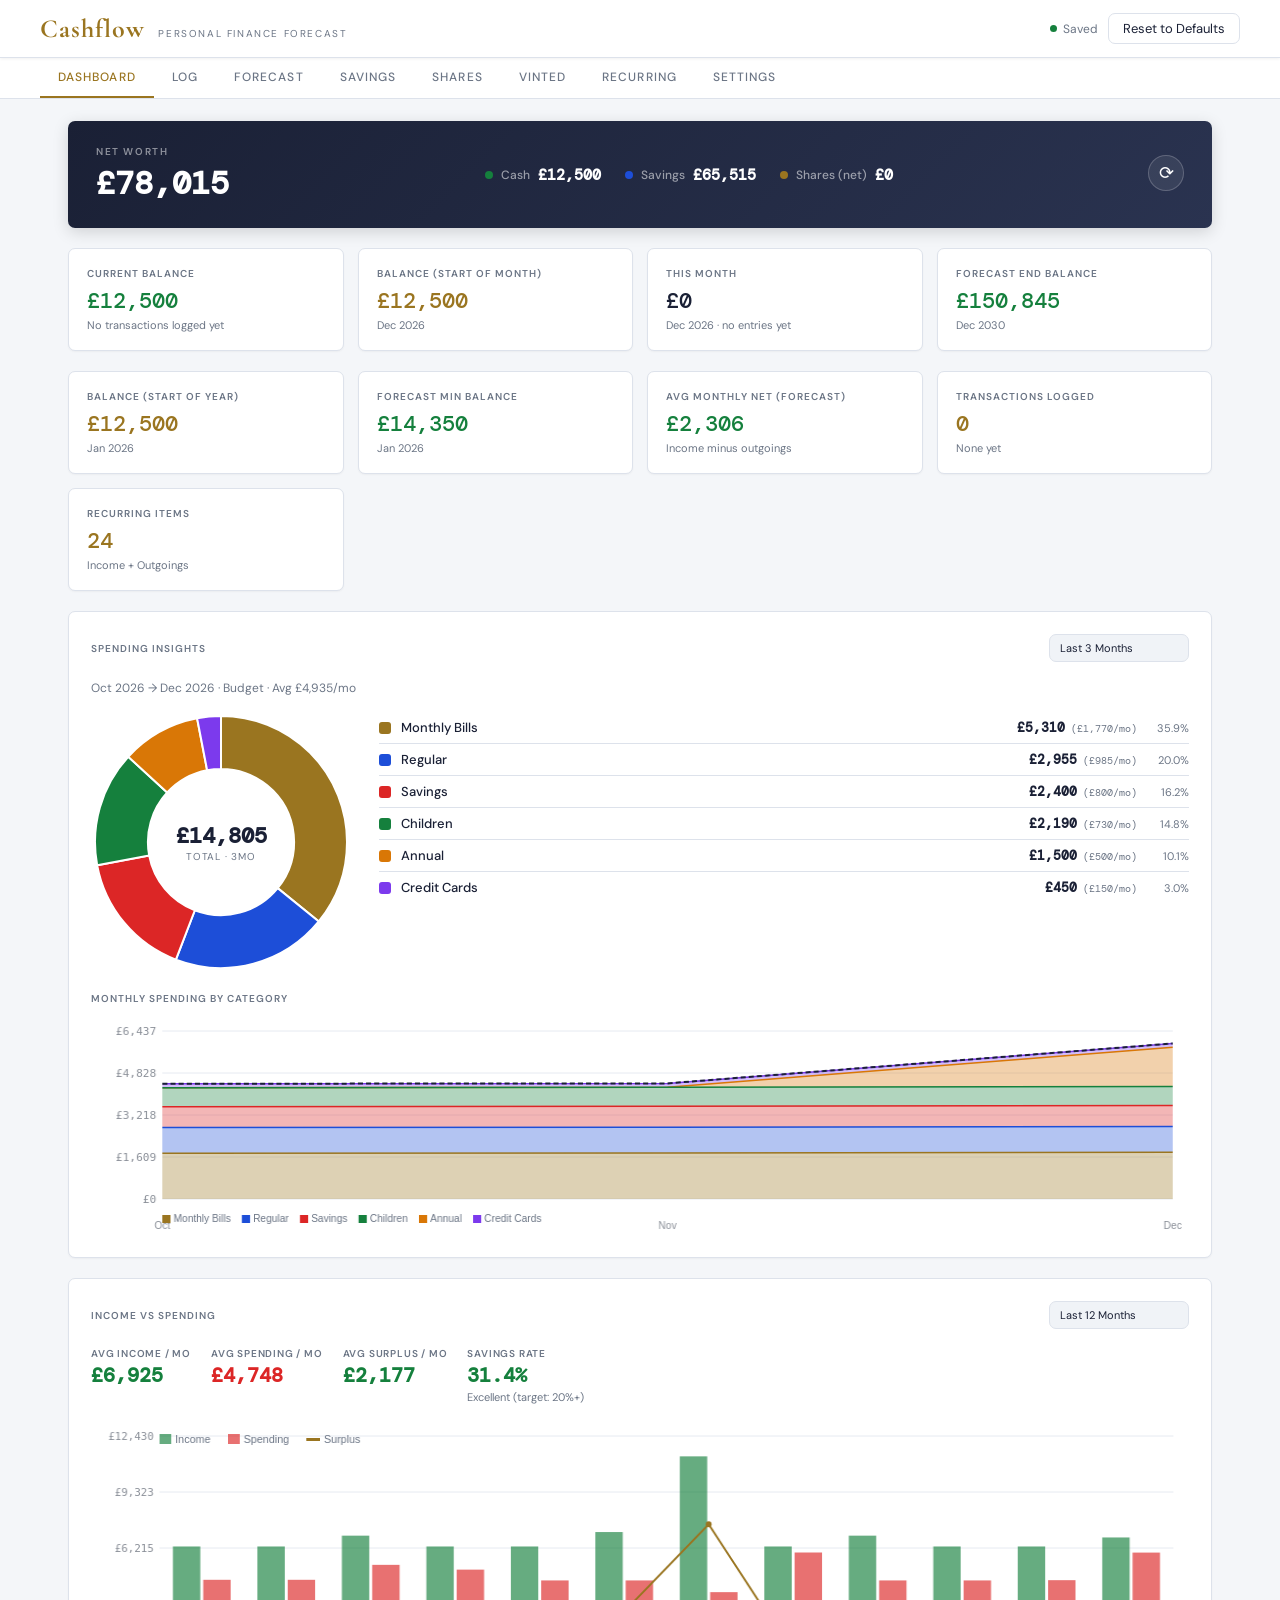
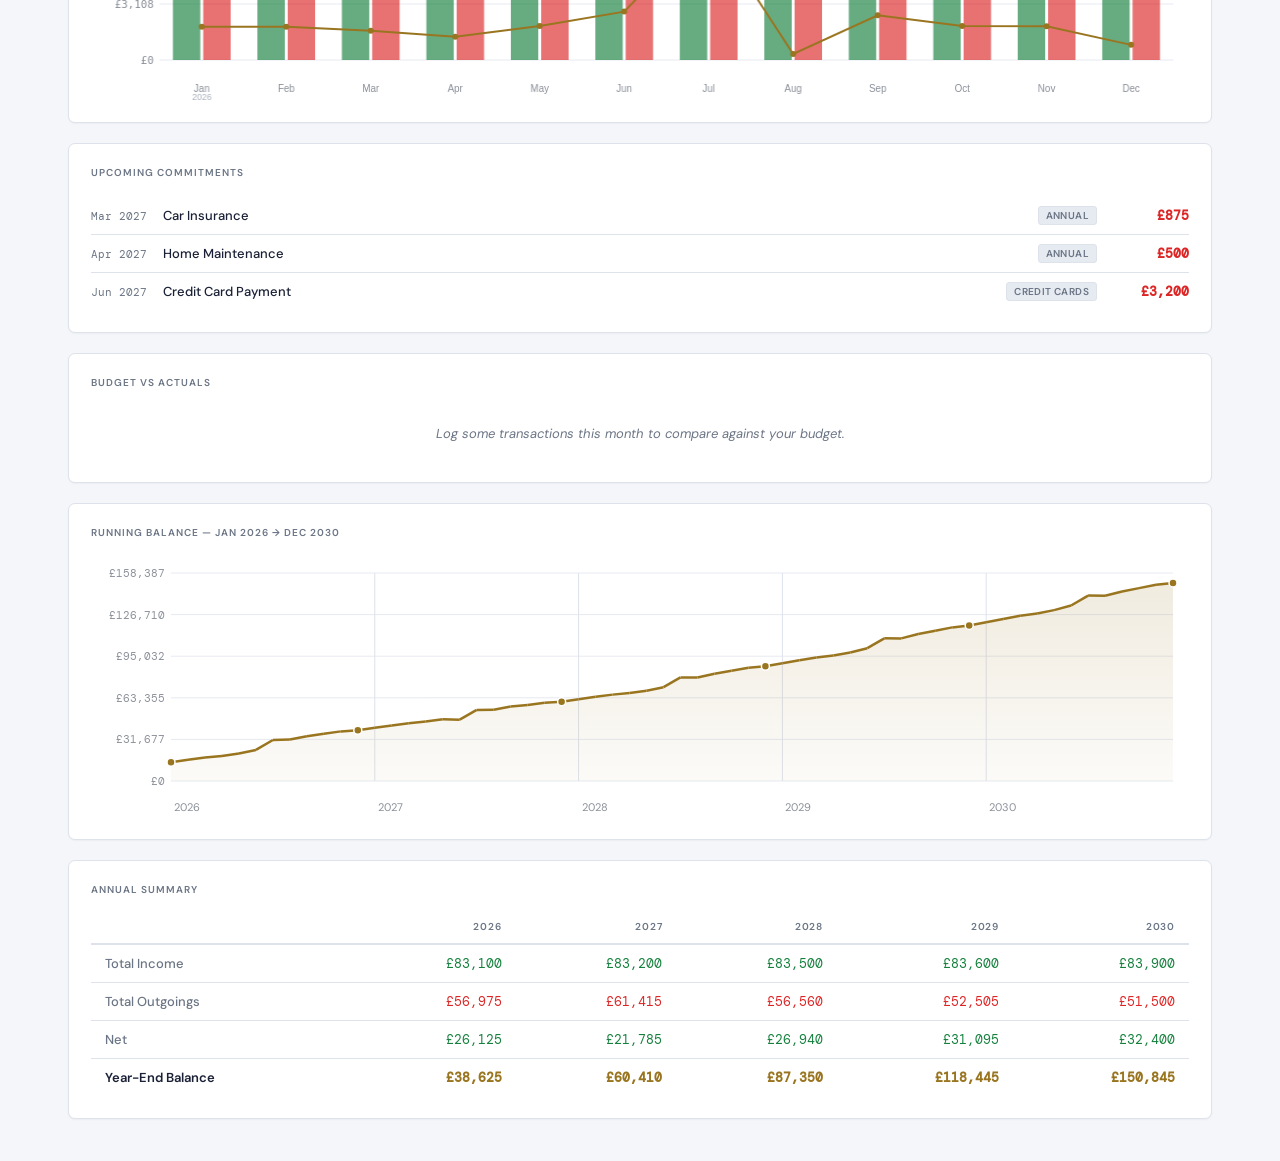
==== src/index.html @ 1ebaa189 "Replace file-based sync with GitHub Gist sync (works on all devices) Gist-based cloud sync: - Uses a" ====
<!DOCTYPE html>
<html lang="en">
<head>
<meta charset="UTF-8">
<meta name="viewport" content="width=device-width, initial-scale=1.0">
<title>Cashflow</title>
<meta name="description" content="Personal finance forecast — track income, outgoings, savings and running balance over time.">
<meta name="theme-color" content="#9a7520">
<meta name="mobile-web-app-capable" content="yes">
<meta name="apple-mobile-web-app-status-bar-style" content="black-translucent">
<meta name="apple-mobile-web-app-title" content="Cashflow">
<link rel="manifest" href="manifest.json">
<link rel="icon" type="image/png" sizes="192x192" href="icons/icon-192.png">
<link rel="apple-touch-icon" href="icons/icon-192.png">
<link rel="preconnect" href="https://fonts.googleapis.com">
<link href="https://fonts.googleapis.com/css2?family=Cormorant+Garamond:wght@400;600;700&family=DM+Sans:wght@300;400;500;600&family=DM+Mono:wght@400;500&display=swap" rel="stylesheet">
<link rel="stylesheet" href="css/app.css">
</head>
<body>

<header class="hdr">
  <div class="hdr-inner">
    <div class="brand">Cashflow<span class="brand-sub">Personal Finance Forecast</span></div>
    <div class="hdr-right">
      <div class="save-badge"><div class="dot" id="sdot"></div><span id="stxt">Saved</span></div>
      <button class="btn" onclick="doReset()">Reset to Defaults</button>
    </div>
  </div>
</header>

<nav class="nav">
  <div class="nav-inner">
    <div class="ntab on" onclick="showTab('dashboard',this)">Dashboard</div>
    <div class="ntab" onclick="showTab('log',this)">Log</div>
    <div class="ntab" onclick="showTab('forecast',this)">Forecast</div>
    <div class="ntab" onclick="showTab('savings',this)">Savings</div>
    <div class="ntab" onclick="showTab('shares',this)">Shares</div>
    <div class="ntab" onclick="showTab('vinted',this)">Vinted</div>
    <div class="ntab" onclick="showTab('recurring',this)">Recurring</div>
    <div class="ntab" onclick="showTab('settings',this)">Settings</div>
  </div>
</nav>

<div class="content">

  <!-- DASHBOARD -->
  <div class="panel on" id="tab-dashboard">

    <div class="nw-banner">
      <div class="nw-main">
        <div class="nw-label">Net Worth</div>
        <div class="nw-value" id="nw-total">£0</div>
      </div>
      <div class="nw-breakdown">
        <div class="nw-item"><span class="nw-dot" style="background:var(--green)"></span><span class="nw-item-label">Cash</span><span class="nw-item-val" id="nw-cash">£0</span></div>
        <div class="nw-item"><span class="nw-dot" style="background:var(--blue)"></span><span class="nw-item-label">Savings</span><span class="nw-item-val" id="nw-savings">£0</span></div>
        <div class="nw-item"><span class="nw-dot" style="background:var(--gold)"></span><span class="nw-item-label">Shares (net)</span><span class="nw-item-val" id="nw-shares">£0</span></div>
      </div>
      <div class="nw-refresh">
        <button class="nw-refresh-btn" onclick="refreshMarketData()" id="nw-refresh-btn" title="Refresh market data">⟳</button>
        <div class="nw-updated" id="nw-updated">—</div>
      </div>
    </div>

    <div class="stats">
      <div class="sc">
        <div class="sl">Current Balance</div>
        <div class="sv" id="sv-actual">£0</div>
        <div class="ss" id="ss-actual">Based on logged transactions</div>
      </div>
      <div class="sc">
        <div class="sl">Balance (Start of Month)</div>
        <div class="sv gld" id="sv-start-month">£0</div>
        <div class="ss" id="ss-start-month">—</div>
      </div>
      <div class="sc">
        <div class="sl">This Month</div>
        <div class="sv" id="sv-month">£0</div>
        <div class="ss" id="ss-month">—</div>
      </div>
      <div class="sc">
        <div class="sl">Forecast End Balance</div>
        <div class="sv" id="sv-end">£0</div>
        <div class="ss" id="ss-end">—</div>
      </div>
    </div>

    <div class="stats">
      <div class="sc">
        <div class="sl">Balance (Start of Year)</div>
        <div class="sv gld" id="sv-start-year">£0</div>
        <div class="ss" id="ss-start-year">—</div>
      </div>
      <div class="sc">
        <div class="sl">Forecast Min Balance</div>
        <div class="sv" id="sv-min">£0</div>
        <div class="ss" id="ss-min">—</div>
      </div>
      <div class="sc">
        <div class="sl">Avg Monthly Net (Forecast)</div>
        <div class="sv" id="sv-avg">£0</div>
        <div class="ss">Income minus outgoings</div>
      </div>
      <div class="sc">
        <div class="sl">Transactions Logged</div>
        <div class="sv gld" id="sv-txcount">0</div>
        <div class="ss" id="ss-txcount">—</div>
      </div>
      <div class="sc">
        <div class="sl">Recurring Items</div>
        <div class="sv gld" id="sv-budgetcount">0</div>
        <div class="ss">Income + Outgoings</div>
      </div>
    </div>

    <div class="card">
      <div class="card-title" style="display:flex;justify-content:space-between;align-items:center;flex-wrap:wrap;gap:8px">
        <span>Spending Insights</span>
        <select class="si" id="spend-range" style="width:140px;height:28px;font-size:11px" onchange="renderSpendingBreakdown()">
          <option value="1">Last Month</option>
          <option value="3" selected>Last 3 Months</option>
          <option value="6">Last 6 Months</option>
          <option value="12">Last 12 Months</option>
        </select>
      </div>
      <div id="spend-subtitle" style="font-size:12px;color:var(--dim);margin-bottom:16px"></div>
      <div class="spend-layout">
        <div class="spend-chart-wrap">
          <canvas id="spend-chart" width="260" height="260"></canvas>
          <div class="spend-chart-center" id="spend-center"></div>
        </div>
        <div class="spend-list" id="spend-list"></div>
      </div>
      <div style="margin-top:20px">
        <div style="font-size:10px;font-weight:600;text-transform:uppercase;letter-spacing:.1em;color:var(--dim);margin-bottom:10px">Monthly Spending by Category</div>
        <canvas id="spend-trend-chart"></canvas>
      </div>
      <div id="spend-empty" class="sav-empty" style="display:none">No outgoings to show. Add recurring items or log transactions.</div>
    </div>

    <!-- INCOME VS SPENDING + SAVINGS RATE -->
    <div class="card">
      <div class="card-title" style="display:flex;justify-content:space-between;align-items:center;flex-wrap:wrap;gap:8px">
        <span>Income vs Spending</span>
        <select class="si" id="ivs-range" style="width:140px;height:28px;font-size:11px" onchange="renderIncomeVsSpending()">
          <option value="6">Last 6 Months</option>
          <option value="12" selected>Last 12 Months</option>
        </select>
      </div>
      <div class="ivs-summary" id="ivs-summary"></div>
      <canvas id="ivs-chart"></canvas>
    </div>

    <!-- UPCOMING COMMITMENTS -->
    <div class="card">
      <div class="card-title">Upcoming Commitments</div>
      <div id="upcoming-list"></div>
      <div id="upcoming-empty" class="sav-empty" style="display:none">No large upcoming items in the next 6 months.</div>
    </div>

    <!-- BUDGET VS ACTUALS -->
    <div class="card">
      <div class="card-title" style="display:flex;justify-content:space-between;align-items:center;flex-wrap:wrap;gap:8px">
        <span>Budget vs Actuals</span>
        <span id="bva-subtitle" style="font-size:11px;color:var(--dim)"></span>
      </div>
      <div id="bva-list"></div>
      <div id="bva-empty" class="sav-empty" style="display:none">Log some transactions this month to compare against your budget.</div>
    </div>

    <div class="card">
      <div class="card-title" id="chart-title">Running Balance</div>
      <canvas id="bal-chart"></canvas>
    </div>

    <div class="card">
      <div class="card-title">Annual Summary</div>
      <table class="at" id="at"></table>
    </div>
  </div>

  <!-- LOG — daily transaction entry -->
  <div class="panel" id="tab-log">
    <div class="log-add card">
      <div class="card-title">Quick Add Transaction</div>
      <div class="log-form">
        <div class="log-form-row">
          <div class="sf">
            <label>Date</label>
            <input type="date" class="si" id="log-date" style="width:150px">
          </div>
          <div class="sf" style="flex:1">
            <label>Description</label>
            <input type="text" class="fi" id="log-desc" placeholder="e.g. Weekly shop, Salary June…" style="height:36px">
          </div>
          <div class="sf">
            <label>Amount (<span class="cur-sym">£</span>)</label>
            <input type="number" class="si si-num" id="log-amt" step="0.01" min="0" placeholder="0.00">
          </div>
        </div>
        <div class="log-form-row">
          <div class="sf">
            <label>Type</label>
            <div class="log-type-toggle">
              <button class="btn log-type-btn active" id="log-type-out" onclick="setLogType('outgoing')">Outgoing</button>
              <button class="btn log-type-btn" id="log-type-inc" onclick="setLogType('income')">Income</button>
            </div>
          </div>
          <div class="sf" style="flex:1">
            <label>Category</label>
            <input type="text" class="fi" id="log-cat" list="log-cat-list" placeholder="e.g. Food & Groceries" style="height:36px">
            <datalist id="log-cat-list"></datalist>
          </div>
          <div class="sf">
            <button class="btn btn-g" style="height:36px;margin-top:19px;padding:0 24px" onclick="addTransaction()">+ Add</button>
          </div>
        </div>
      </div>
    </div>

    <div class="log-summary" id="log-summary"></div>

    <div class="card">
      <div class="card-title" style="display:flex;justify-content:space-between;align-items:center">
        <span>Transaction History</span>
        <div style="display:flex;gap:8px;align-items:center">
          <select class="si" id="log-filter-month" style="width:130px;height:28px;font-size:11px" onchange="renderLog()">
            <option value="all">All Months</option>
          </select>
          <select class="si" id="log-filter-type" style="width:100px;height:28px;font-size:11px" onchange="renderLog()">
            <option value="all">All Types</option>
            <option value="income">Income</option>
            <option value="outgoing">Outgoing</option>
          </select>
        </div>
      </div>
      <div id="log-list"></div>
      <div id="log-empty" class="sav-empty" style="display:none">No transactions logged yet. Use the form above to add your first entry.</div>
    </div>
  </div>

  <!-- FORECAST -->
  <div class="panel" id="tab-forecast">
    <div class="fw"><table class="ft" id="ft"></table></div>
  </div>

  <!-- RECURRING -->
  <div class="panel" id="tab-recurring">
    <div class="il">
      <div class="ip">
        <div class="iph"><div class="ipt">Recurring Income</div><button class="btn btn-sm btn-g" onclick="openAdd('income')">+ Add</button></div>
        <div id="inc-list"></div>
      </div>
      <div class="ip">
        <div class="iph"><div class="ipt">Recurring Outgoings</div><button class="btn btn-sm btn-g" onclick="openAdd('outgoings')">+ Add</button></div>
        <div id="out-list"></div>
      </div>
    </div>
  </div>

  <!-- SAVINGS -->
  <div class="panel" id="tab-savings">

    <div class="sav-settings">
      <div class="sf">
        <label>Starting Savings Value (<span class="cur-sym">£</span>)</label>
        <div class="sf-row">
          <input type="number" class="si si-num" id="sav-start" step="0.01" placeholder="0.00" onchange="applySavingsCfg()">
        </div>
      </div>
      <div class="sf">
        <label>Expected Annual Growth (%)</label>
        <div class="sf-row">
          <input type="number" class="si" style="width:110px" id="sav-growth" step="0.1" min="0" max="100" placeholder="0.0" onchange="applySavingsCfg()">
        </div>
      </div>
      <div class="settings-note">Tag outgoing items as category <strong style="color:var(--gold)">Savings</strong> to include them here</div>
    </div>

    <div class="sav-stats">
      <div class="sc"><div class="sl">Opening Savings</div><div class="sv gld" id="sav-sv-open">£0</div><div class="ss" id="sav-ss-open">—</div></div>
      <div class="sc"><div class="sl">Total Contributions</div><div class="sv pos" id="sav-sv-contrib">£0</div><div class="ss">Over forecast period</div></div>
      <div class="sc"><div class="sl">Total Growth Earned</div><div class="sv pos" id="sav-sv-growth">£0</div><div class="ss" id="sav-ss-growth">—</div></div>
      <div class="sc"><div class="sl">Projected Final Value</div><div class="sv gld" id="sav-sv-end">£0</div><div class="ss" id="sav-ss-end">—</div></div>
    </div>

    <div class="card">
      <div class="card-title" id="sav-chart-title">Savings Growth</div>
      <canvas id="sav-chart"></canvas>
    </div>

    <div class="card">
      <div class="card-title">Annual Breakdown</div>
      <table class="sat" id="sat"></table>
    </div>

    <div class="card" style="margin-bottom:20px">
      <div class="card-title">Monthly Detail</div>
      <div class="smt-wrap"><table class="smt" id="smt"></table></div>
    </div>

    <div class="sav-items-list" id="sav-items-panel">
      <div class="sav-items-hdr">Contributing Items (category: Savings)</div>
      <div id="sav-items-body"></div>
    </div>

  </div>

  <!-- SHARES -->
  <div class="panel" id="tab-shares">
    <div id="sh-auto-status" class="sh-status" style="padding:0 0 12px"></div>
    <div id="sh-view"></div>
  </div>

  <!-- VINTED -->
  <div class="panel" id="tab-vinted">
    <div class="card">
      <div class="card-title">Log a Sale</div>
      <div style="display:flex;gap:14px;flex-wrap:wrap;align-items:flex-end">
        <div class="sf">
          <label>Date</label>
          <input type="date" class="si" id="vin-date" style="width:150px">
        </div>
        <div class="sf" style="flex:1;min-width:180px">
          <label>Item Description</label>
          <input type="text" class="fi" id="vin-desc" placeholder="e.g. Zara jacket, Nike trainers…" style="height:36px">
        </div>
        <div class="sf">
          <label>Sale Price (<span class="cur-sym">€</span>)</label>
          <input type="number" class="si si-num" id="vin-price" step="0.01" min="0" placeholder="0.00">
        </div>
        <div class="sf">
          <label>Seller</label>
          <input type="text" class="fi" id="vin-seller" list="vin-seller-list" placeholder="Who sold it?" style="height:36px;width:140px">
          <datalist id="vin-seller-list"></datalist>
        </div>
        <button class="btn btn-g" style="height:36px" onclick="addVintedSale()">+ Add Sale</button>
      </div>
    </div>

    <div class="stats" id="vin-stats"></div>

    <div class="card">
      <div class="card-title" style="display:flex;justify-content:space-between;align-items:center;flex-wrap:wrap;gap:8px">
        <span>Monthly Sales</span>
        <select class="si" id="vin-range" style="width:130px;height:28px;font-size:11px" onchange="renderVinted()">
          <option value="6">Last 6 Months</option>
          <option value="12" selected>Last 12 Months</option>
          <option value="0">All Time</option>
        </select>
      </div>
      <canvas id="vin-chart"></canvas>
    </div>

    <div class="card">
      <div class="card-title" style="display:flex;justify-content:space-between;align-items:center;flex-wrap:wrap;gap:8px">
        <span>All Sales</span>
        <span id="vin-count" style="font-size:11px;color:var(--dim)"></span>
      </div>
      <div id="vin-list"></div>
      <div id="vin-empty" class="sav-empty" style="display:none">No sales logged yet. Use the form above to add your first sale.</div>
    </div>
  </div>

  <!-- SETTINGS -->
  <div class="panel" id="tab-settings">
    <div class="settings-page">
      <div class="settings-section">
        <div class="settings-section-title">Currency</div>
        <div class="settings-section-desc">Choose the base currency for totals, charts and balances. Individual items can use a different currency — they'll be converted using the exchange rates below.</div>
        <div class="sf">
          <label>Base / Display Currency</label>
          <select class="si" id="set-currency" style="width:260px" onchange="applySettings()"></select>
        </div>
      </div>

      <div class="settings-section" id="fx-section">
        <div class="settings-section-title">Exchange Rates</div>
        <div class="settings-section-desc">Rates used to convert foreign-currency items into your base currency. These are set as: <strong>1 foreign unit = ? base units</strong>.</div>
        <div id="fx-rates-list"></div>
        <div id="fx-no-foreign" class="fx-empty" style="display:none">No items use a foreign currency yet. Edit an item and change its currency to see rates here.</div>
        <div style="display:flex;gap:10px;align-items:center;margin-top:14px;flex-wrap:wrap">
          <button class="btn btn-g" id="fx-fetch-btn" onclick="doFetchRates()">⟳ Fetch Live Rates</button>
          <span id="fx-status" style="font-size:11px;color:var(--dim)"></span>
        </div>
      </div>

      <div class="settings-section">
        <div class="settings-section-title">Forecast</div>
        <div class="settings-section-desc">Starting balance, period and month for the forecast projection.</div>
        <div style="display:flex;gap:20px;flex-wrap:wrap">
          <div class="sf">
            <label>Starting Balance (<span id="set-cur-label">£</span>)</label>
            <input type="number" class="si si-num" id="set-bal" step="0.01" onchange="applySettingsForecast()" placeholder="0.00">
          </div>
          <div class="sf">
            <label>Starting Month</label>
            <div class="sf-row">
              <select class="si si-mon" id="set-mon" onchange="applySettingsForecast()"></select>
              <select class="si si-yr" id="set-yr" onchange="applySettingsForecast()"></select>
            </div>
          </div>
          <div class="sf">
            <label>Forecast Period</label>
            <select class="si si-fy" id="set-fy" onchange="applySettingsForecast()">
              <option value="1">1 Year</option><option value="2">2 Years</option><option value="3">3 Years</option>
              <option value="4">4 Years</option><option value="5" selected>5 Years</option><option value="6">6 Years</option>
              <option value="7">7 Years</option><option value="8">8 Years</option><option value="9">9 Years</option>
              <option value="10">10 Years</option>
            </select>
          </div>
        </div>
      </div>

      <div class="settings-section">
        <div class="settings-section-title">Share Portfolios</div>
        <div class="settings-section-desc">Add portfolios for each person/company. Price history is fetched automatically per ticker.</div>
        <div id="sh-portfolios-settings"></div>
        <button class="btn btn-g" style="margin-top:12px" onclick="addPortfolio()">+ Add Portfolio</button>
      </div>

      <div class="settings-section">
        <div class="settings-section-title">Data</div>
        <div class="settings-section-desc">Export your data as JSON backup, or import a previous backup.</div>
        <div style="display:flex;gap:10px;flex-wrap:wrap">
          <button class="btn" onclick="exportData()">⬇ Export JSON</button>
          <button class="btn" onclick="document.getElementById('import-file').click()">⬆ Import JSON</button>
          <input type="file" id="import-file" accept=".json" style="display:none" onchange="importData(this)">
          <button class="btn btn-del" onclick="doReset()">Reset to Defaults</button>
        </div>
      </div>

      <div class="settings-section">
        <div class="settings-section-title">Cloud Sync</div>
        <div class="settings-section-desc">
          Sync your data across all devices via a private GitHub Gist. Works on PC, Android, iPhone — anywhere.
          Your data is stored in a <strong>private Gist</strong> accessible only with your token.
        </div>

        <!-- Gist sync: universal, works on all devices -->
        <div id="gist-sync-setup" style="display:none">
          <div style="font-size:10px;font-weight:600;text-transform:uppercase;letter-spacing:.08em;color:var(--dim);margin-bottom:8px">GitHub Gist Sync</div>
          <div class="fg">
            <label class="fl">Personal Access Token <span style="font-weight:400;text-transform:none;letter-spacing:0">(gist scope only — <a href="https://github.com/settings/tokens/new?scopes=gist&description=Cashflow+PWA+Sync" target="_blank" style="color:var(--gold)">create one here</a>)</span></label>
            <div style="display:flex;gap:8px">
              <input type="password" class="fi" id="gist-pat" placeholder="ghp_xxxxxxxxxxxxxxxxxxxx" style="flex:1;font-family:'DM Mono',monospace;font-size:12px">
              <button class="btn btn-g" onclick="connectGistSync()">Connect</button>
            </div>
          </div>
          <div class="sh-status" id="gist-setup-status"></div>
        </div>

        <div id="gist-sync-active" style="display:none">
          <div style="display:flex;gap:10px;align-items:center;flex-wrap:wrap;margin-bottom:10px">
            <div class="sync-folder-badge">☁ Gist Sync Active</div>
            <button class="btn btn-sm" onclick="gistSyncNow()">⟳ Sync Now</button>
            <button class="btn btn-sm btn-del" onclick="disconnectGistSync()">Disconnect</button>
          </div>
          <div class="sh-status" id="gist-sync-status"></div>
          <div style="margin-top:10px">
            <label style="font-size:12px;color:var(--dim);display:flex;align-items:center;gap:6px;cursor:pointer">
              <input type="checkbox" id="gist-auto-sync" onchange="toggleGistAutoSync()" checked> Auto-sync on every save
            </label>
          </div>
        </div>

        <!-- Fallback: file-based sync -->
        <div style="margin-top:16px;padding-top:16px;border-top:1px solid var(--border)">
          <div style="font-size:10px;font-weight:600;text-transform:uppercase;letter-spacing:.08em;color:var(--dim);margin-bottom:8px">Manual Backup</div>
          <div style="display:flex;gap:10px;flex-wrap:wrap">
            <button class="btn" onclick="syncSaveFile()">⬇ Download Backup</button>
            <button class="btn" onclick="document.getElementById('sync-load-file').click()">⬆ Load Backup</button>
            <input type="file" id="sync-load-file" accept=".json" style="display:none" onchange="syncLoadFile(this)">
          </div>
        </div>
      </div>
    </div>
  </div>

</div>

<!-- Item modal -->
<div class="mo" id="imod" onclick="if(event.target===this)closeModal()">
  <div class="md">
    <div class="mt" id="mod-title">Edit Item</div>
    <input type="hidden" id="mod-type"><input type="hidden" id="mod-id">
    <div class="fg"><label class="fl">Name</label><input type="text" class="fi" id="mod-name"></div>
    <div class="fg"><label class="fl">Category</label><input type="text" class="fi" id="mod-cat" list="cat-list"><datalist id="cat-list"></datalist></div>
    <div class="fg">
      <label class="fl">Frequency</label>
      <div style="display:flex;gap:10px;align-items:center">
        <select class="si" id="mod-freq" style="width:180px" onchange="updateFreqUI()">
          <option value="monthly">Monthly</option>
          <option value="weekly">Weekly</option>
          <option value="fortnightly">Fortnightly</option>
          <option value="quarterly">Quarterly</option>
          <option value="annual">Annual</option>
          <option value="one-off">One-off</option>
        </select>
        <select class="si" id="mod-freq-month" style="width:110px;display:none"></select>
        <span id="mod-freq-hint" style="font-size:11px;color:var(--dim)"></span>
      </div>
    </div>
    <div class="fg">
      <label class="fl">Item Currency</label>
      <div style="display:flex;gap:10px;align-items:center">
        <select class="si" id="mod-currency" style="width:240px" onchange="updateModalCurrencyHint()"></select>
        <span class="mod-fx-hint" id="mod-fx-hint" style="font-size:11px;color:var(--dim)"></span>
      </div>
    </div>
    <div class="fg"><label class="fl"><span id="mod-base-label">Base Monthly Amount</span> (<span class="mod-cur-sym cur-sym">£</span>)</label><input type="number" class="fi" id="mod-base" step="0.01" min="0"></div>
    <div class="fg">
      <label class="fl">Monthly Overrides <span style="font-weight:400;text-transform:none;letter-spacing:0;font-style:italic">(values that differ from the base)</span></label>
      <div class="ovr-list" id="ovr-list"></div>
      <div class="add-ovr">
        <select class="fi" id="ovr-mon" style="flex:1;max-width:168px;cursor:pointer"></select>
        <button class="btn btn-sm btn-g" onclick="addOverride()">Add Override</button>
      </div>
    </div>
    <div class="mf">
      <button class="btn" onclick="closeModal()">Cancel</button>
      <button class="btn btn-g" onclick="saveItem()">Save</button>
    </div>
  </div>
</div>

<script src="js/data.js"></script>
<script src="js/state.js"></script>
<script src="js/compute.js"></script>
<script src="js/charts.js"></script>
<script src="js/ui.js"></script>
<script src="js/app.js"></script>
<script>
  // Register service worker for PWA
  if ('serviceWorker' in navigator) {
    navigator.serviceWorker.register('sw.js')
      .then(reg => console.log('SW registered:', reg.scope))
      .catch(err => console.warn('SW registration failed:', err));
  }
</script>
</body>
</html>
---- src/css/app.css ----
:root {
  --bg:#f4f6f9;--surface:#ffffff;--s2:#f0f3f7;--s3:#e6eaf1;
  --border:#dde2eb;--text:#1a2035;--dim:#6b7585;
  --gold:#9a7520;--gold-l:#b8902a;--gold-bg:#fdf7ec;
  --green:#15803d;--green-bg:#f0fdf4;
  --red:#dc2626;--red-bg:#fef2f2;
  --blue:#1d4ed8;--amber:#d97706;--r:7px;
  --max-w:1200px;
}
*,*::before,*::after{box-sizing:border-box;margin:0;padding:0}
html{font-size:14px}
body{background:var(--bg);color:var(--text);font-family:'DM Sans',sans-serif;min-height:100vh;overflow-x:hidden}

/* HEADER */
.hdr{display:flex;align-items:center;justify-content:space-between;padding:13px 28px;border-bottom:1px solid var(--border);background:var(--surface);position:sticky;top:0;z-index:200;gap:12px;box-shadow:0 1px 3px rgba(0,0,0,.06)}
.hdr-inner{display:flex;align-items:center;justify-content:space-between;width:100%;max-width:var(--max-w);margin:0 auto}
.brand{font-family:'Cormorant Garamond',serif;font-size:26px;font-weight:700;color:var(--gold);letter-spacing:.04em;white-space:nowrap}
.brand-sub{color:var(--dim);font-size:10px;font-family:'DM Sans',sans-serif;font-weight:400;letter-spacing:.16em;text-transform:uppercase;margin-left:13px}
.hdr-right{display:flex;align-items:center;gap:10px;flex-shrink:0}
.save-badge{display:flex;align-items:center;gap:6px;font-size:12px;color:var(--dim)}
.dot{width:7px;height:7px;border-radius:50%;background:var(--green);flex-shrink:0}
.dot.dirty{background:var(--amber)}
.btn{padding:6px 14px;border-radius:var(--r);border:1px solid var(--border);background:var(--surface);color:var(--text);font-family:'DM Sans',sans-serif;font-size:13px;cursor:pointer;transition:all .15s;white-space:nowrap}
.btn:hover{background:var(--s2);border-color:#b0bac8}
.btn-g{background:var(--gold);color:#fff;border-color:var(--gold);font-weight:600}
.btn-g:hover{background:var(--gold-l);border-color:var(--gold-l)}
.btn-sm{padding:3px 9px;font-size:11px}
.btn-del{color:var(--red)!important;border-color:#fca5a5!important}
.btn-del:hover{background:var(--red-bg)!important}

/* NAV */
.nav{display:flex;padding:0 28px;background:var(--surface);border-bottom:1px solid var(--border);overflow-x:auto;-webkit-overflow-scrolling:touch}
.nav-inner{display:flex;width:100%;max-width:var(--max-w);margin:0 auto}
.ntab{padding:11px 18px;color:var(--dim);font-size:12px;font-weight:500;cursor:pointer;border-bottom:2px solid transparent;transition:all .15s;text-transform:uppercase;letter-spacing:.09em;user-select:none}
.ntab:hover{color:var(--text)}
.ntab.on{color:var(--gold);border-bottom-color:var(--gold)}

/* CONTENT */
.content{padding:22px 28px;max-width:var(--max-w);margin:0 auto}
.panel{display:none}.panel.on{display:block}

/* SETTINGS BAR */
.settings-bar{background:var(--surface);border:1px solid var(--border);border-radius:var(--r);padding:16px 20px;margin-bottom:20px;display:flex;align-items:flex-end;gap:20px;flex-wrap:wrap;box-shadow:0 1px 2px rgba(0,0,0,.04)}
.sf{display:flex;flex-direction:column;gap:5px}
.sf label{font-size:10px;font-weight:600;text-transform:uppercase;letter-spacing:.1em;color:var(--dim)}
.sf-row{display:flex;gap:6px;align-items:stretch}
.si{background:var(--s2);border:1px solid var(--border);border-radius:var(--r);color:var(--text);font-family:'DM Sans',sans-serif;font-size:13px;padding:0 10px;height:36px;outline:none;transition:border-color .15s;cursor:pointer;appearance:none;-webkit-appearance:none}
.si:focus{border-color:var(--gold);background:#fff}
.si-num{font-family:'DM Mono',monospace;width:148px}
.si-mon{width:92px}.si-yr{width:82px}.si-fy{width:120px}
.settings-note{font-size:11px;color:var(--dim);align-self:center;padding-bottom:1px}

/* STATS */
.stats{display:grid;grid-template-columns:repeat(4,1fr);gap:14px;margin-bottom:20px}
.sc{background:var(--surface);border:1px solid var(--border);border-radius:var(--r);padding:18px;box-shadow:0 1px 2px rgba(0,0,0,.04)}
.sl{font-size:10px;font-weight:600;text-transform:uppercase;letter-spacing:.1em;color:var(--dim);margin-bottom:6px}
.sv{font-family:'DM Mono',monospace;font-size:22px;font-weight:500;color:var(--text)}
.sv.pos{color:var(--green)}.sv.neg{color:var(--red)}.sv.gld{color:var(--gold)}
.ss{font-size:11px;color:var(--dim);margin-top:3px}

/* CARD */
.card{background:var(--surface);border:1px solid var(--border);border-radius:var(--r);padding:22px;margin-bottom:20px;box-shadow:0 1px 2px rgba(0,0,0,.04)}
.card-title{font-size:10px;font-weight:600;text-transform:uppercase;letter-spacing:.1em;color:var(--dim);margin-bottom:18px}

/* CHART */
#bal-chart,#sav-chart{width:100%;height:260px;display:block}

/* ANNUAL TABLE */
.at{width:100%;border-collapse:collapse}
.at th{text-align:right;font-size:10px;font-weight:600;text-transform:uppercase;letter-spacing:.08em;color:var(--dim);padding:6px 14px 10px;border-bottom:2px solid var(--border)}
.at th:first-child{text-align:left}
.at td{text-align:right;font-family:'DM Mono',monospace;font-size:13px;padding:10px 14px;border-bottom:1px solid var(--border)}
.at td:first-child{text-align:left;font-family:'DM Sans',sans-serif;font-size:13px;font-weight:500;color:var(--dim)}
.at tr:last-child td{border-bottom:none;font-weight:600}
.at tr:last-child td:first-child{color:var(--text)}

/* FORECAST */
.fw{overflow:auto;border:1px solid var(--border);border-radius:var(--r);background:var(--surface);max-height:calc(100vh - 160px);box-shadow:0 1px 2px rgba(0,0,0,.04)}
.ft{border-collapse:collapse;white-space:nowrap}
.ft thead th{position:sticky;top:0;background:var(--s2);padding:8px 10px;text-align:right;font-family:'DM Mono',monospace;font-size:11px;font-weight:500;color:var(--dim);border-bottom:1px solid var(--border);z-index:10;min-width:76px}
.ft thead th.yh{font-family:'DM Sans',sans-serif;font-size:11px;font-weight:700;color:var(--gold);text-align:center;background:var(--gold-bg);top:0;border-bottom:1px solid #e8d9b5}
.ft thead tr:first-child th{top:0}
.ft thead tr:last-child th{top:27px}
.ft thead th:first-child,.ft thead th.fh{text-align:left;position:sticky;left:0;z-index:30;min-width:200px;background:var(--s2)}
.ft thead tr:first-child th.fh{background:var(--gold-bg);border-bottom:1px solid #e8d9b5}
.ft tbody td{padding:6px 10px;text-align:right;font-family:'DM Mono',monospace;font-size:12px;border-bottom:1px solid var(--border);cursor:pointer;transition:background .08s}
.ft tbody td:hover{background:var(--s2)}
.ft tbody td:first-child{text-align:left;position:sticky;left:0;background:var(--surface);z-index:5;font-family:'DM Sans',sans-serif;font-size:12px;font-weight:500;cursor:default;border-right:1px solid var(--border)}
.ft tbody td:first-child:hover{background:var(--surface)}
.grp td{background:var(--s3)!important;color:var(--dim);font-size:10px;font-weight:700;text-transform:uppercase;letter-spacing:.1em;padding:5px 10px;cursor:default!important;border-top:2px solid var(--border)}
.grp td:first-child{background:var(--s3)!important;border-right:1px solid var(--border)}
.grp td:hover{background:var(--s3)!important}
.subgrp td{background:rgba(240,243,247,.7)!important;color:var(--dim);font-size:10px;font-style:italic;padding:4px 10px 4px 20px;cursor:default!important}
.subgrp td:first-child{background:rgba(240,243,247,.7)!important;border-right:1px solid var(--border)}
.subgrp td:hover{background:rgba(240,243,247,.7)!important}
.tot-row td{background:var(--s2)!important;font-weight:600;border-top:2px solid var(--border)}
.tot-row td:first-child{background:var(--s2)!important}
.bal-row td{background:var(--gold-bg)!important;font-size:13px;font-weight:700;border-top:2px solid #c8a84b}
.bal-row td:first-child{background:var(--gold-bg)!important;border-right:1px solid #c8a84b}
.cp{color:var(--green)}.cn{color:var(--red)}.cg{color:var(--gold)}.cz{color:#aab0bc}
.co{background:rgba(184,144,42,.07)!important}
.cell-inp{background:#fff;border:1px solid var(--gold);border-radius:3px;color:var(--text);font-family:'DM Mono',monospace;font-size:11px;padding:2px 5px;width:86px;text-align:right;outline:none;box-shadow:0 0 0 3px rgba(184,144,42,.15)}

/* ITEMS */
.il{display:grid;grid-template-columns:1fr 1fr;gap:20px}
.ip{background:var(--surface);border:1px solid var(--border);border-radius:var(--r);overflow:hidden;box-shadow:0 1px 2px rgba(0,0,0,.04)}
.iph{padding:13px 18px;border-bottom:1px solid var(--border);display:flex;align-items:center;justify-content:space-between;background:var(--s2)}
.ipt{font-size:11px;font-weight:700;text-transform:uppercase;letter-spacing:.1em;color:var(--dim)}
.ir{display:flex;align-items:center;gap:8px;padding:8px 18px;border-bottom:1px solid var(--border);transition:background .1s}
.ir:hover{background:var(--s2)}
.ir:last-child{border-bottom:none}
.icat{font-size:10px;font-weight:600;text-transform:uppercase;letter-spacing:.06em;color:var(--dim);background:var(--s3);padding:2px 7px;border-radius:3px;min-width:90px;text-align:center;flex-shrink:0;border:1px solid var(--border)}
.iname{flex:1;font-size:13px;font-weight:500;min-width:0;overflow:hidden;text-overflow:ellipsis}
.ibase{font-family:'DM Mono',monospace;font-size:12px;color:var(--gold);min-width:68px;text-align:right;flex-shrink:0;font-weight:600}
.iovr{font-size:11px;color:var(--dim);min-width:78px;text-align:right;flex-shrink:0}
.iact{display:flex;gap:4px;flex-shrink:0}

/* MODAL */
.mo{position:fixed;inset:0;background:rgba(26,32,53,.45);z-index:1000;display:none;align-items:center;justify-content:center;backdrop-filter:blur(2px)}
.mo.open{display:flex}
.md{background:var(--surface);border:1px solid var(--border);border-radius:12px;padding:28px;width:520px;max-width:95vw;max-height:85vh;overflow-y:auto;box-shadow:0 20px 60px rgba(0,0,0,.18)}
.mt{font-family:'Cormorant Garamond',serif;font-size:23px;font-weight:600;color:var(--gold);margin-bottom:20px}
.fg{margin-bottom:14px}
.fl{display:block;font-size:10px;font-weight:600;text-transform:uppercase;letter-spacing:.09em;color:var(--dim);margin-bottom:5px}
.fi{width:100%;background:var(--s2);border:1px solid var(--border);border-radius:var(--r);color:var(--text);font-family:'DM Sans',sans-serif;font-size:14px;padding:8px 11px;outline:none;transition:all .15s}
.fi:focus{border-color:var(--gold);background:#fff;box-shadow:0 0 0 3px rgba(184,144,42,.12)}
.mf{display:flex;justify-content:flex-end;gap:8px;margin-top:20px;padding-top:18px;border-top:1px solid var(--border)}
.ovr-list{display:flex;flex-direction:column;gap:4px;max-height:220px;overflow-y:auto;background:var(--s2);border:1px solid var(--border);border-radius:var(--r);padding:10px}
.oi{display:flex;align-items:center;gap:6px}
.om{font-family:'DM Mono',monospace;font-size:11px;color:var(--dim);min-width:70px}
.ov{background:#fff;border:1px solid var(--border);border-radius:3px;color:var(--text);font-family:'DM Mono',monospace;font-size:12px;padding:3px 7px;width:90px;text-align:right;outline:none}
.ov:focus{border-color:var(--gold)}
.orb{background:none;border:none;color:var(--red);cursor:pointer;font-size:14px;padding:0 3px;line-height:1;opacity:.7}
.orb:hover{opacity:1}
.add-ovr{display:flex;gap:6px;margin-top:8px;align-items:center}
.ovr-note{font-size:11px;color:var(--dim);padding:8px 0;font-style:italic}

/* SAVINGS TAB */
.sav-settings{background:var(--surface);border:1px solid var(--border);border-radius:var(--r);padding:16px 20px;margin-bottom:20px;display:flex;align-items:flex-end;gap:20px;flex-wrap:wrap;box-shadow:0 1px 2px rgba(0,0,0,.04)}
.sav-stats{display:grid;grid-template-columns:repeat(4,1fr);gap:14px;margin-bottom:20px}
.sav-note{font-size:12px;color:var(--dim);background:var(--gold-bg);border:1px solid #e8d9b5;border-radius:var(--r);padding:11px 16px;margin-bottom:20px;line-height:1.6}
.sav-note strong{color:var(--gold);font-weight:600}
.sav-items-list{background:var(--surface);border:1px solid var(--border);border-radius:var(--r);overflow:hidden;box-shadow:0 1px 2px rgba(0,0,0,.04);margin-bottom:20px}
.sav-items-hdr{padding:12px 18px;background:var(--s2);border-bottom:1px solid var(--border);font-size:10px;font-weight:700;text-transform:uppercase;letter-spacing:.1em;color:var(--dim)}
.sav-item-row{display:flex;align-items:center;gap:10px;padding:9px 18px;border-bottom:1px solid var(--border);font-size:13px}
.sav-item-row:last-child{border-bottom:none}
.sav-item-name{flex:1;font-weight:500}
.sav-item-base{font-family:'DM Mono',monospace;font-size:12px;color:var(--green);font-weight:600}
.sav-item-note{font-size:11px;color:var(--dim)}
.sav-empty{padding:18px;font-size:13px;color:var(--dim);font-style:italic;text-align:center}
.sat{width:100%;border-collapse:collapse}
.sat th{text-align:right;font-size:10px;font-weight:700;text-transform:uppercase;letter-spacing:.08em;color:var(--dim);padding:7px 16px 10px;border-bottom:2px solid var(--border)}
.sat th:first-child{text-align:left}
.sat td{text-align:right;font-family:'DM Mono',monospace;font-size:13px;padding:10px 16px;border-bottom:1px solid var(--border)}
.sat td:first-child{text-align:left;font-family:'DM Sans',sans-serif;font-size:13px;font-weight:600;color:var(--text);border-left:3px solid var(--gold)}
.sat tr:last-child td{border-bottom:none;background:var(--gold-bg);font-weight:700}
.sat tr:last-child td:first-child{color:var(--gold)}
.smt-wrap{overflow:auto;border:1px solid var(--border);border-radius:var(--r);background:var(--surface);box-shadow:0 1px 2px rgba(0,0,0,.04)}
.smt{border-collapse:collapse;white-space:nowrap;width:100%}
.smt th{background:var(--s2);padding:9px 14px;text-align:right;font-family:'DM Mono',monospace;font-size:11px;font-weight:600;color:var(--dim);border-bottom:2px solid var(--border);position:sticky;top:0;z-index:5}
.smt th:first-child{text-align:left;position:sticky;left:0;z-index:10;min-width:110px;background:var(--s2)}
.smt td{padding:7px 14px;text-align:right;font-family:'DM Mono',monospace;font-size:12px;border-bottom:1px solid var(--border)}
.smt td:first-child{text-align:left;font-family:'DM Sans',sans-serif;font-size:12px;font-weight:600;position:sticky;left:0;background:var(--surface);border-right:1px solid var(--border);z-index:4}
.smt tr:last-child td{background:var(--gold-bg);font-weight:700;border-top:2px solid #c8a84b}
.smt tr:last-child td:first-child{color:var(--gold);background:var(--gold-bg)}

/* SPENDING BREAKDOWN */
.spend-layout{display:flex;gap:28px;align-items:flex-start;flex-wrap:wrap}
.spend-chart-wrap{position:relative;width:260px;height:260px;flex-shrink:0}
.spend-chart-center{position:absolute;top:50%;left:50%;transform:translate(-50%,-50%);text-align:center;pointer-events:none}
.spend-chart-center .spend-total{font-family:'DM Mono',monospace;font-size:22px;font-weight:700;color:var(--text)}
.spend-chart-center .spend-label{font-size:10px;color:var(--dim);text-transform:uppercase;letter-spacing:.08em}
.spend-list{flex:1;min-width:240px}
.spend-row{display:flex;align-items:center;gap:10px;padding:7px 0;border-bottom:1px solid var(--border)}
.spend-row:last-child{border-bottom:none}
.spend-swatch{width:12px;height:12px;border-radius:3px;flex-shrink:0}
.spend-cat{flex:1;font-size:13px;font-weight:500}
.spend-amt{font-family:'DM Mono',monospace;font-size:13px;font-weight:600;color:var(--text);min-width:70px;text-align:right}
.spend-pct{font-size:11px;color:var(--dim);min-width:42px;text-align:right}
@media(max-width:600px){.spend-layout{flex-direction:column;align-items:center}.spend-chart-wrap{width:200px;height:200px}}
#spend-trend-chart{width:100%;height:220px;display:block}

/* INCOME VS SPENDING */
#ivs-chart{width:100%;height:280px;display:block}
.ivs-summary{display:flex;gap:20px;flex-wrap:wrap;margin-bottom:16px}
.ivs-metric{display:flex;flex-direction:column;gap:2px}
.ivs-metric-label{font-size:10px;font-weight:600;text-transform:uppercase;letter-spacing:.08em;color:var(--dim)}
.ivs-metric-val{font-family:'DM Mono',monospace;font-size:20px;font-weight:700}
.ivs-metric-note{font-size:11px;color:var(--dim)}

/* BUDGET VS ACTUALS */
.bva-row{display:flex;align-items:center;gap:10px;padding:8px 0;border-bottom:1px solid var(--border)}
.bva-row:last-child{border-bottom:none}
.bva-cat{flex:1;font-size:13px;font-weight:500;min-width:120px}
.bva-bar-wrap{flex:2;display:flex;align-items:center;gap:8px;min-width:200px}
.bva-bar-track{flex:1;height:18px;background:var(--s2);border-radius:3px;position:relative;overflow:hidden}
.bva-bar-fill{height:100%;border-radius:3px;transition:width .3s}
.bva-vals{font-family:'DM Mono',monospace;font-size:11px;color:var(--dim);min-width:120px;text-align:right;white-space:nowrap}
.bva-over{color:var(--red);font-weight:600}
.bva-under{color:var(--green)}

/* UPCOMING COMMITMENTS */
.upcoming-row{display:flex;align-items:center;gap:12px;padding:9px 0;border-bottom:1px solid var(--border)}

/* VINTED */
#vin-chart{width:100%;height:220px;display:block}
.vin-row{display:flex;align-items:center;gap:10px;padding:8px 0;border-bottom:1px solid var(--border)}
.vin-row:last-child{border-bottom:none}
.vin-date{font-family:'DM Mono',monospace;font-size:11px;color:var(--dim);min-width:80px}
.vin-desc{flex:1;font-size:13px;font-weight:500;min-width:0;overflow:hidden;text-overflow:ellipsis}
.vin-seller{font-size:11px;color:var(--dim);background:var(--s2);padding:2px 7px;border-radius:3px;border:1px solid var(--border);flex-shrink:0}
.vin-price{font-family:'DM Mono',monospace;font-size:13px;font-weight:600;color:var(--green);min-width:70px;text-align:right;flex-shrink:0}
.vin-del{background:none;border:none;color:var(--red);cursor:pointer;font-size:13px;padding:2px 4px;opacity:.5;flex-shrink:0}
.vin-del:hover{opacity:1}
.upcoming-row:last-child{border-bottom:none}
.upcoming-month{font-family:'DM Mono',monospace;font-size:11px;color:var(--dim);min-width:60px}
.upcoming-name{flex:1;font-size:13px;font-weight:500}
.upcoming-cat{font-size:10px;font-weight:600;text-transform:uppercase;letter-spacing:.04em;color:var(--dim);background:var(--s3);padding:2px 7px;border-radius:3px;border:1px solid var(--border)}
.upcoming-amt{font-family:'DM Mono',monospace;font-size:13px;font-weight:600;color:var(--red);min-width:80px;text-align:right}

/* NET WORTH BANNER */
.nw-banner{background:linear-gradient(135deg,#1a2035 0%,#2a3350 100%);border-radius:var(--r);padding:24px 28px;margin-bottom:20px;display:flex;align-items:center;justify-content:space-between;gap:24px;flex-wrap:wrap;box-shadow:0 4px 16px rgba(0,0,0,.15)}
.nw-main{flex-shrink:0}
.nw-label{font-size:10px;font-weight:600;text-transform:uppercase;letter-spacing:.16em;color:rgba(255,255,255,.5);margin-bottom:4px}
.nw-value{font-family:'DM Mono',monospace;font-size:32px;font-weight:700;color:#fff}
.nw-breakdown{display:flex;gap:24px;flex-wrap:wrap}
.nw-item{display:flex;align-items:center;gap:8px}
.nw-dot{width:8px;height:8px;border-radius:50%;flex-shrink:0}
.nw-item-label{font-size:12px;color:rgba(255,255,255,.55);font-weight:500}
.nw-item-val{font-family:'DM Mono',monospace;font-size:15px;color:#fff;font-weight:600}
@media(max-width:600px){.nw-banner{flex-direction:column;align-items:flex-start;gap:16px}.nw-value{font-size:26px}}
.nw-refresh{display:flex;flex-direction:column;align-items:center;gap:4px;flex-shrink:0}
.nw-refresh-btn{width:36px;height:36px;border-radius:50%;border:1px solid rgba(255,255,255,.2);background:rgba(255,255,255,.08);color:#fff;font-size:18px;cursor:pointer;transition:all .15s;display:flex;align-items:center;justify-content:center}
.nw-refresh-btn:hover{background:rgba(255,255,255,.18);border-color:rgba(255,255,255,.35)}
.nw-refresh-btn.spinning{animation:spin .8s linear infinite}
@keyframes spin{to{transform:rotate(360deg)}}
.nw-updated{font-size:9px;color:rgba(255,255,255,.4);text-align:center;white-space:nowrap}

/* SETTINGS PAGE */
.settings-page{max-width:680px}
.settings-section{background:var(--surface);border:1px solid var(--border);border-radius:var(--r);padding:22px;margin-bottom:20px;box-shadow:0 1px 2px rgba(0,0,0,.04)}
.settings-section-title{font-family:'Cormorant Garamond',serif;font-size:20px;font-weight:600;color:var(--gold);margin-bottom:4px}
.settings-section-desc{font-size:12px;color:var(--dim);margin-bottom:16px;line-height:1.5}

/* EXCHANGE RATE ROWS */
.fx-row{display:flex;align-items:center;gap:10px;padding:8px 0;border-bottom:1px solid var(--border)}
.fx-row:last-child{border-bottom:none}
.fx-label{font-family:'DM Mono',monospace;font-size:13px;font-weight:600;color:var(--text);min-width:46px}
.fx-eq{font-size:12px;color:var(--dim)}
.fx-input{background:var(--s2);border:1px solid var(--border);border-radius:var(--r);font-family:'DM Mono',monospace;font-size:13px;padding:5px 10px;width:120px;text-align:right;outline:none;color:var(--text);transition:border-color .15s}
.fx-input:focus{border-color:var(--gold);background:#fff;box-shadow:0 0 0 3px rgba(154,117,32,.1)}
.fx-base{font-size:12px;color:var(--dim);font-weight:500}
.fx-empty{font-size:13px;color:var(--dim);font-style:italic;padding:8px 0}
.fx-item-tag{font-size:10px;color:var(--dim);background:var(--s2);border:1px solid var(--border);border-radius:3px;padding:1px 6px}

/* Item row — foreign currency indicator */
.icur{font-size:10px;font-weight:600;color:var(--gold);background:var(--gold-bg);padding:1px 6px;border-radius:3px;border:1px solid #e8d9b5;flex-shrink:0}
/* Item row — frequency badge */
.ifreq{font-size:9px;font-weight:600;text-transform:uppercase;letter-spacing:.04em;color:var(--blue);background:rgba(29,78,216,.08);padding:1px 6px;border-radius:3px;border:1px solid rgba(29,78,216,.2);flex-shrink:0}

/* SHARES TAB */
.sh-table{width:100%;border-collapse:collapse}
.sh-table th{text-align:right;font-size:10px;font-weight:700;text-transform:uppercase;letter-spacing:.08em;color:var(--dim);padding:8px 14px;border-bottom:2px solid var(--border)}
.sh-table th:first-child,.sh-table th:nth-child(2){text-align:left}
.sh-table td{text-align:right;font-family:'DM Mono',monospace;font-size:13px;padding:9px 14px;border-bottom:1px solid var(--border)}
.sh-table td:first-child{text-align:left;font-family:'DM Sans',sans-serif;font-size:12px;font-weight:500;color:var(--dim)}
.sh-table td:nth-child(2){text-align:left;font-family:'DM Sans',sans-serif;font-size:13px;font-weight:500;color:var(--text)}
.sh-table tr:last-child td{border-bottom:none;background:var(--gold-bg);font-weight:700}
.sh-table tr:last-child td:first-child,.sh-table tr:last-child td:nth-child(2){color:var(--gold)}
.sh-table .sh-del{background:none;border:none;color:var(--red);cursor:pointer;font-size:13px;padding:2px 4px;opacity:.5}
.sh-table .sh-del:hover{opacity:1}
.sh-add-lot{border-bottom:1px solid var(--border);background:var(--s2);padding:0 14px;border-radius:var(--r) var(--r) 0 0}
.sh-import-info{padding:12px 14px;background:var(--gold-bg);border:1px solid #e8d9b5;border-radius:var(--r);margin-bottom:12px;font-size:13px}
.sh-import-table-wrap{max-height:360px;overflow-y:auto;border:1px solid var(--border);border-radius:var(--r)}

/* CLOUD SYNC */
.sync-folder-badge{font-family:'DM Mono',monospace;font-size:12px;background:var(--green-bg);color:var(--green);border:1px solid #bbf7d0;border-radius:var(--r);padding:5px 12px;font-weight:600}

/* TOOLTIP */
.tooltip-trigger{display:inline-flex;align-items:center;justify-content:center;width:18px;height:18px;border-radius:50%;background:var(--s3);border:1px solid var(--border);color:var(--dim);font-size:11px;font-weight:700;cursor:help;position:relative;vertical-align:middle;margin-left:4px;line-height:1;user-select:none}
.tooltip-body{display:none;position:absolute;right:0;top:26px;width:320px;background:var(--surface);border:1px solid var(--border);border-radius:var(--r);padding:14px 16px;box-shadow:0 8px 30px rgba(0,0,0,.15);font-size:12px;font-weight:400;color:var(--text);line-height:1.6;z-index:100;text-align:left;white-space:normal}
.tooltip-body code{font-family:'DM Mono',monospace;font-size:11px;background:var(--s2);padding:1px 4px;border-radius:3px}
.tooltip-trigger:hover .tooltip-body,.tooltip-trigger:focus .tooltip-body{display:block}
.sh-status{font-size:11px;color:var(--dim);padding:8px 0;min-height:20px}
#sh-price-chart,#sh-portfolio-chart{width:100%;height:240px;display:block}

/* LOG TAB */
.log-form{display:flex;flex-direction:column;gap:12px}
.log-form-row{display:flex;gap:14px;align-items:flex-end;flex-wrap:wrap}
.log-type-toggle{display:flex;gap:0;border:1px solid var(--border);border-radius:var(--r);overflow:hidden;height:36px}
.log-type-btn{border:none;border-radius:0;font-size:12px;font-weight:600;padding:0 16px;height:100%;transition:all .15s}
.log-type-btn.active{background:var(--gold);color:#fff;border-color:var(--gold)}
.log-summary{display:grid;grid-template-columns:repeat(3,1fr);gap:14px;margin-bottom:20px}
.log-row{display:flex;align-items:center;gap:10px;padding:9px 14px;border-bottom:1px solid var(--border);font-size:13px;transition:background .1s}
.log-row:last-child{border-bottom:none}
.log-row:hover{background:var(--s2)}
.log-date{font-family:'DM Mono',monospace;font-size:11px;color:var(--dim);min-width:80px;flex-shrink:0}
.log-desc{flex:1;font-weight:500;min-width:0;overflow:hidden;text-overflow:ellipsis}
.log-cat{font-size:10px;font-weight:600;text-transform:uppercase;letter-spacing:.04em;color:var(--dim);background:var(--s3);padding:2px 7px;border-radius:3px;flex-shrink:0;border:1px solid var(--border)}
.log-amt{font-family:'DM Mono',monospace;font-size:13px;font-weight:600;min-width:80px;text-align:right;flex-shrink:0}
.log-del{background:none;border:none;color:var(--red);cursor:pointer;font-size:13px;padding:2px 4px;opacity:.5;flex-shrink:0}
.log-del:hover{opacity:1}

/* SCROLLBAR */
::-webkit-scrollbar{width:5px;height:5px}
::-webkit-scrollbar-track{background:var(--bg)}
::-webkit-scrollbar-thumb{background:var(--border);border-radius:3px}
::-webkit-scrollbar-thumb:hover{background:#b0bac8}

@media(max-width:900px){.stats,.sav-stats{grid-template-columns:1fr 1fr}.il{grid-template-columns:1fr}}
@media(max-width:600px){
  .stats,.sav-stats{grid-template-columns:1fr}
  .content{padding:12px}
  .hdr{padding:10px 14px}
  .nav{padding:0 10px}
  .ntab{padding:10px 12px;font-size:11px;white-space:nowrap;flex-shrink:0}
  .brand{font-size:20px}
  .brand-sub{display:none}
  .settings-bar,.sav-settings{flex-direction:column;align-items:flex-start}
  .card{padding:16px}
  .btn{padding:8px 14px;font-size:12px}
  .si{height:40px;font-size:14px}
  .si-num{width:120px}
  .log-form-row{flex-direction:column;gap:10px}
  .ivs-summary{flex-direction:column;gap:12px}
  .bva-row{flex-direction:column;align-items:flex-start;gap:6px}
  .bva-bar-wrap{width:100%}
  .bva-vals{text-align:left}
  .upcoming-row{flex-wrap:wrap;gap:6px}
  .ir{flex-wrap:wrap;gap:6px}
  .nw-breakdown{flex-direction:column;gap:8px}
  .sh-table{font-size:11px}
  .sh-table th,.sh-table td{padding:6px 8px}
  .at th,.at td{padding:6px 8px;font-size:11px}
}
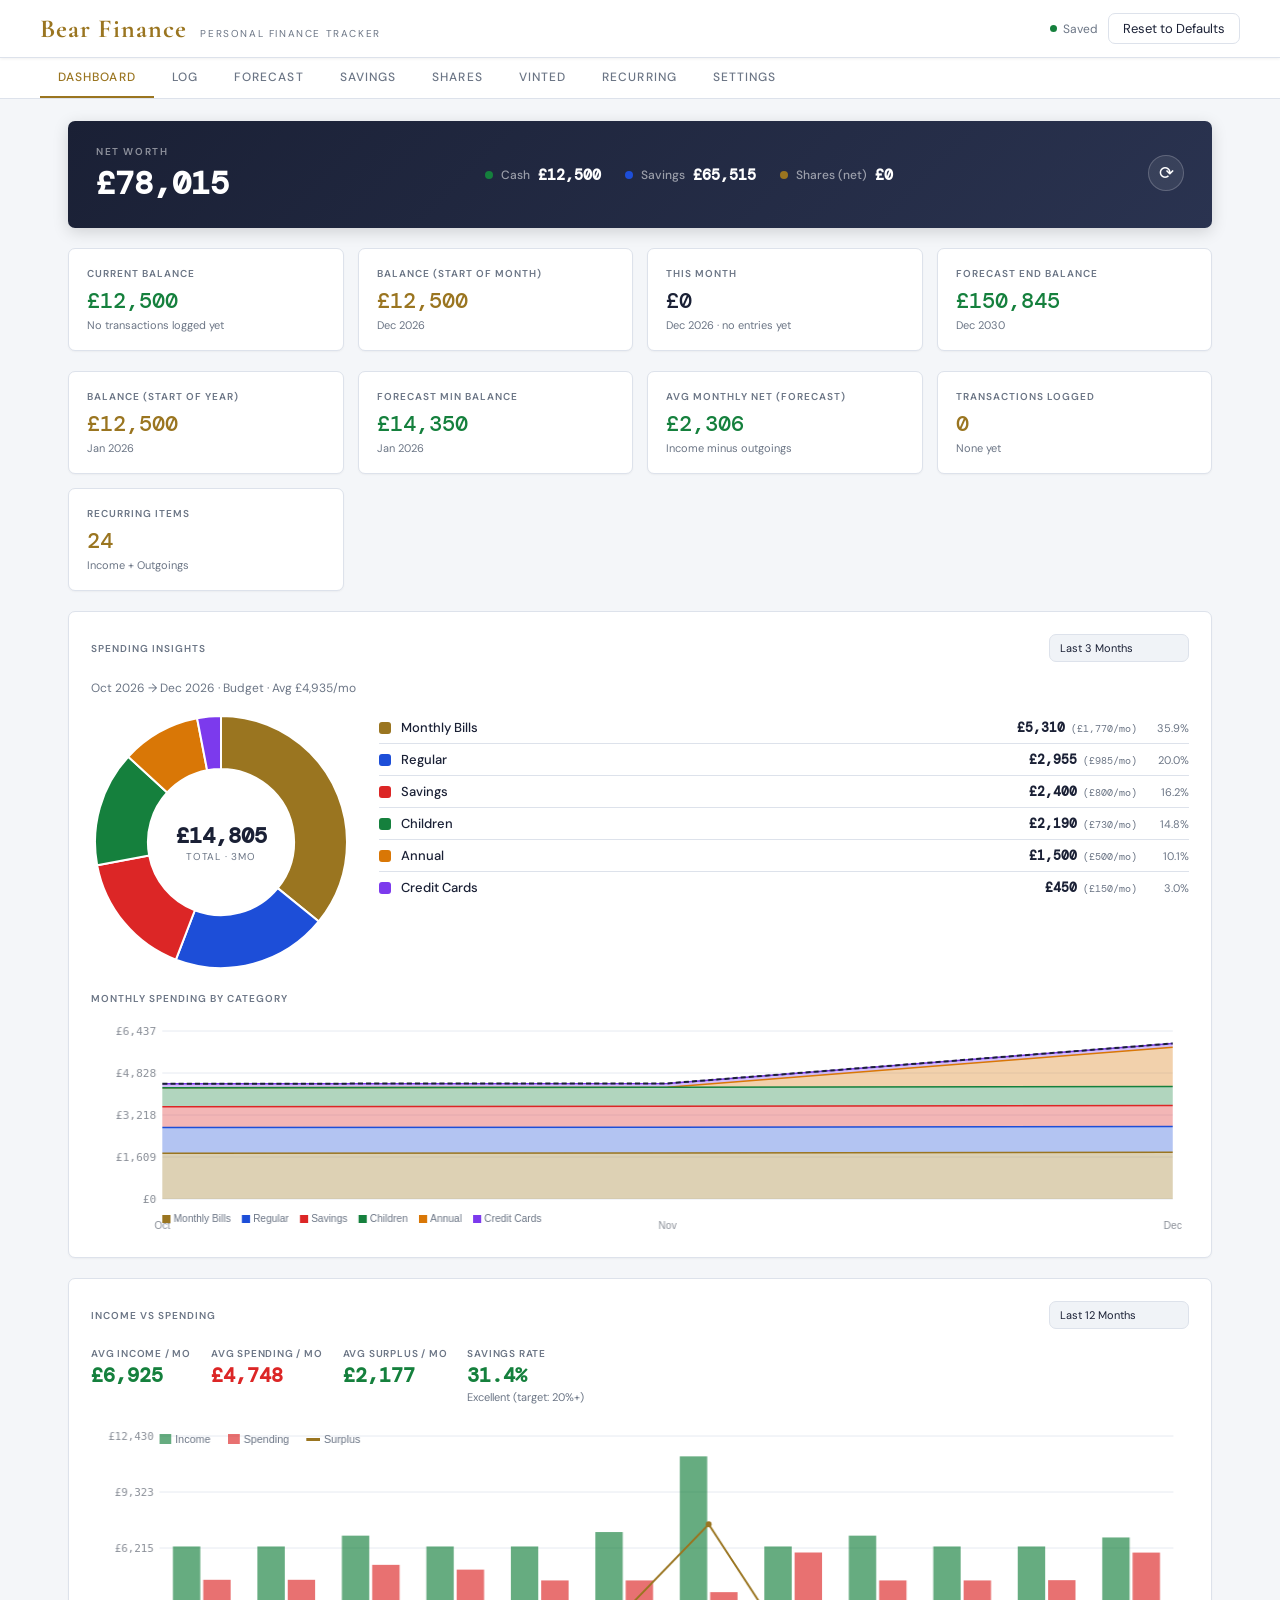
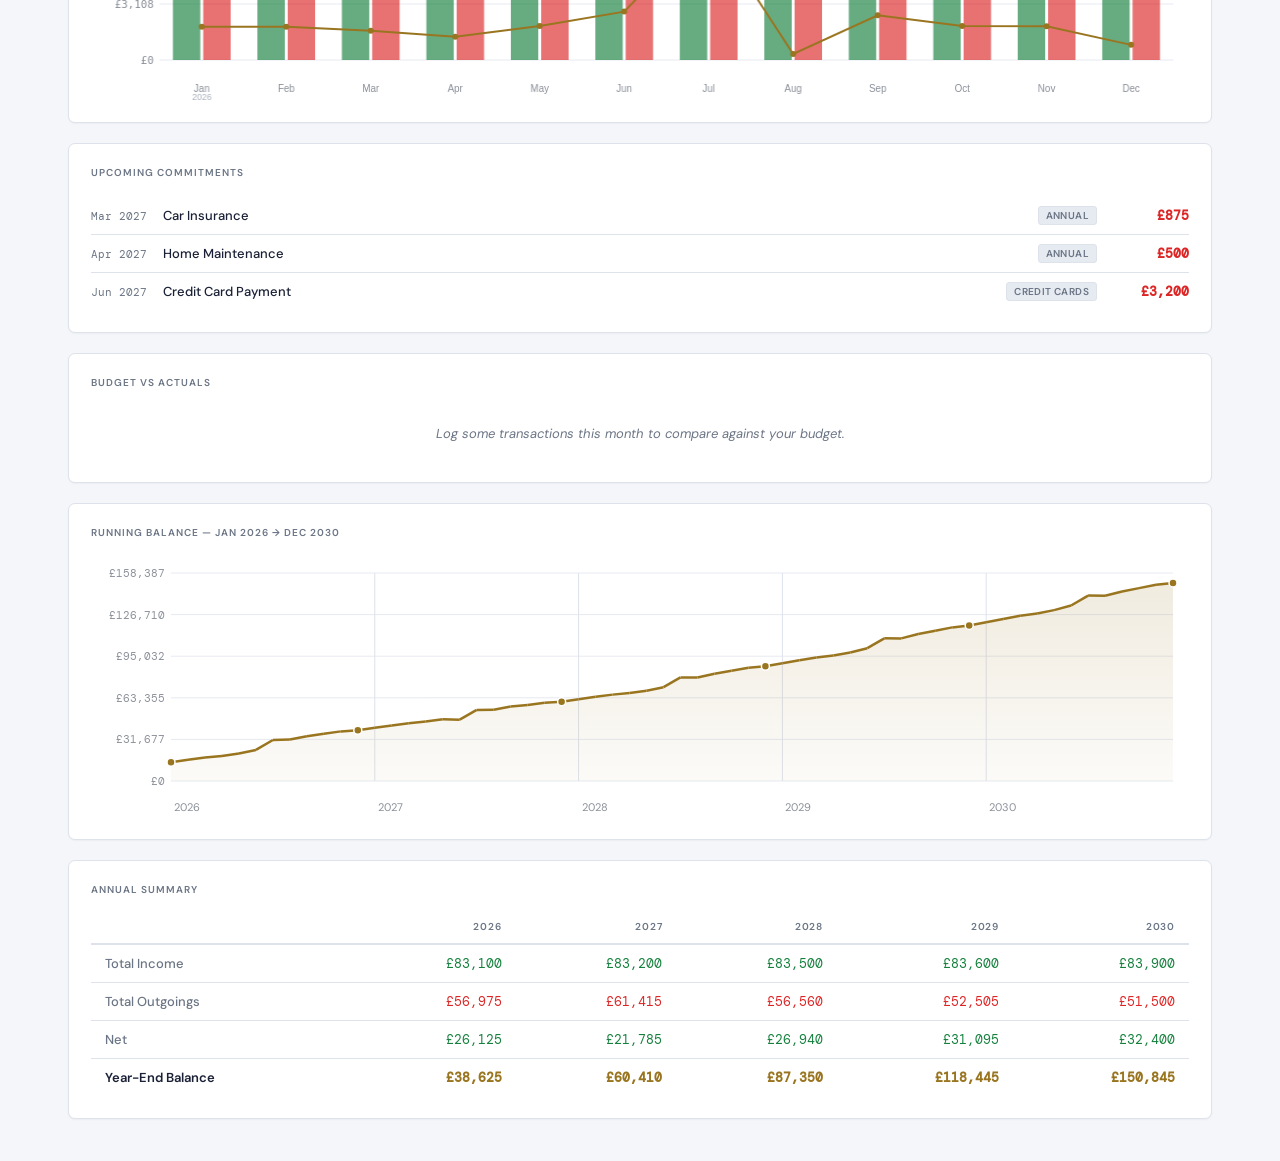
==== commit de42fb8a: "Rebrand to Bear Finance with teddy bear + coin icon - App name: Cashflow → Bear Finance everywhere (" ====
--- a/src/index.html
+++ b/src/index.html
@@ -3,12 +3,12 @@
 <head>
 <meta charset="UTF-8">
 <meta name="viewport" content="width=device-width, initial-scale=1.0">
-<title>Cashflow</title>
+<title>Bear Finance</title>
 <meta name="description" content="Personal finance forecast — track income, outgoings, savings and running balance over time.">
-<meta name="theme-color" content="#9a7520">
+<meta name="theme-color" content="#3e2719">
 <meta name="mobile-web-app-capable" content="yes">
 <meta name="apple-mobile-web-app-status-bar-style" content="black-translucent">
-<meta name="apple-mobile-web-app-title" content="Cashflow">
+<meta name="apple-mobile-web-app-title" content="Bear Finance">
 <link rel="manifest" href="manifest.json">
 <link rel="icon" type="image/png" sizes="192x192" href="icons/icon-192.png">
 <link rel="apple-touch-icon" href="icons/icon-192.png">
@@ -20,7 +20,7 @@
 
 <header class="hdr">
   <div class="hdr-inner">
-    <div class="brand">Cashflow<span class="brand-sub">Personal Finance Forecast</span></div>
+    <div class="brand">Bear Finance<span class="brand-sub">Personal Finance Tracker</span></div>
     <div class="hdr-right">
       <div class="save-badge"><div class="dot" id="sdot"></div><span id="stxt">Saved</span></div>
       <button class="btn" onclick="doReset()">Reset to Defaults</button>
@@ -474,12 +474,19 @@
           </div>
         </div>
       </div>
+      <div class="settings-section" style="background:var(--s2)">
+        <div style="display:flex;justify-content:space-between;align-items:center;flex-wrap:wrap;gap:10px">
+          <div>
+            <div style="font-size:11px;color:var(--dim)">Bear Finance</div>
+            <div style="font-family:'DM Mono',monospace;font-size:13px;font-weight:600;color:var(--text)" id="app-version"></div>
+          </div>
+          <button class="btn btn-del" onclick="forceRefresh()">🔄 Force Refresh</button>
+        </div>
+      </div>
     </div>
   </div>
 
 </div>
-
-<!-- Item modal -->
 <div class="mo" id="imod" onclick="if(event.target===this)closeModal()">
   <div class="md">
     <div class="mt" id="mod-title">Edit Item</div>
--- a/src/css/app.css
+++ b/src/css/app.css
@@ -321,7 +321,12 @@
   .btn{padding:8px 14px;font-size:12px}
   .si{height:40px;font-size:14px}
   .si-num{width:120px}
-  .log-form-row{flex-direction:column;gap:10px}
+  .log-form-row{flex-direction:column;gap:10px;align-items:stretch}
+  .log-form-row .sf{width:100%}
+  .log-form-row .sf input,.log-form-row .sf select{width:100%!important}
+  .log-form-row .sf .log-type-toggle{width:100%}
+  .log-form-row .sf .log-type-btn{flex:1}
+  .log-form-row .sf button.btn-g{width:100%;margin-top:8px}
   .ivs-summary{flex-direction:column;gap:12px}
   .bva-row{flex-direction:column;align-items:flex-start;gap:6px}
   .bva-bar-wrap{width:100%}
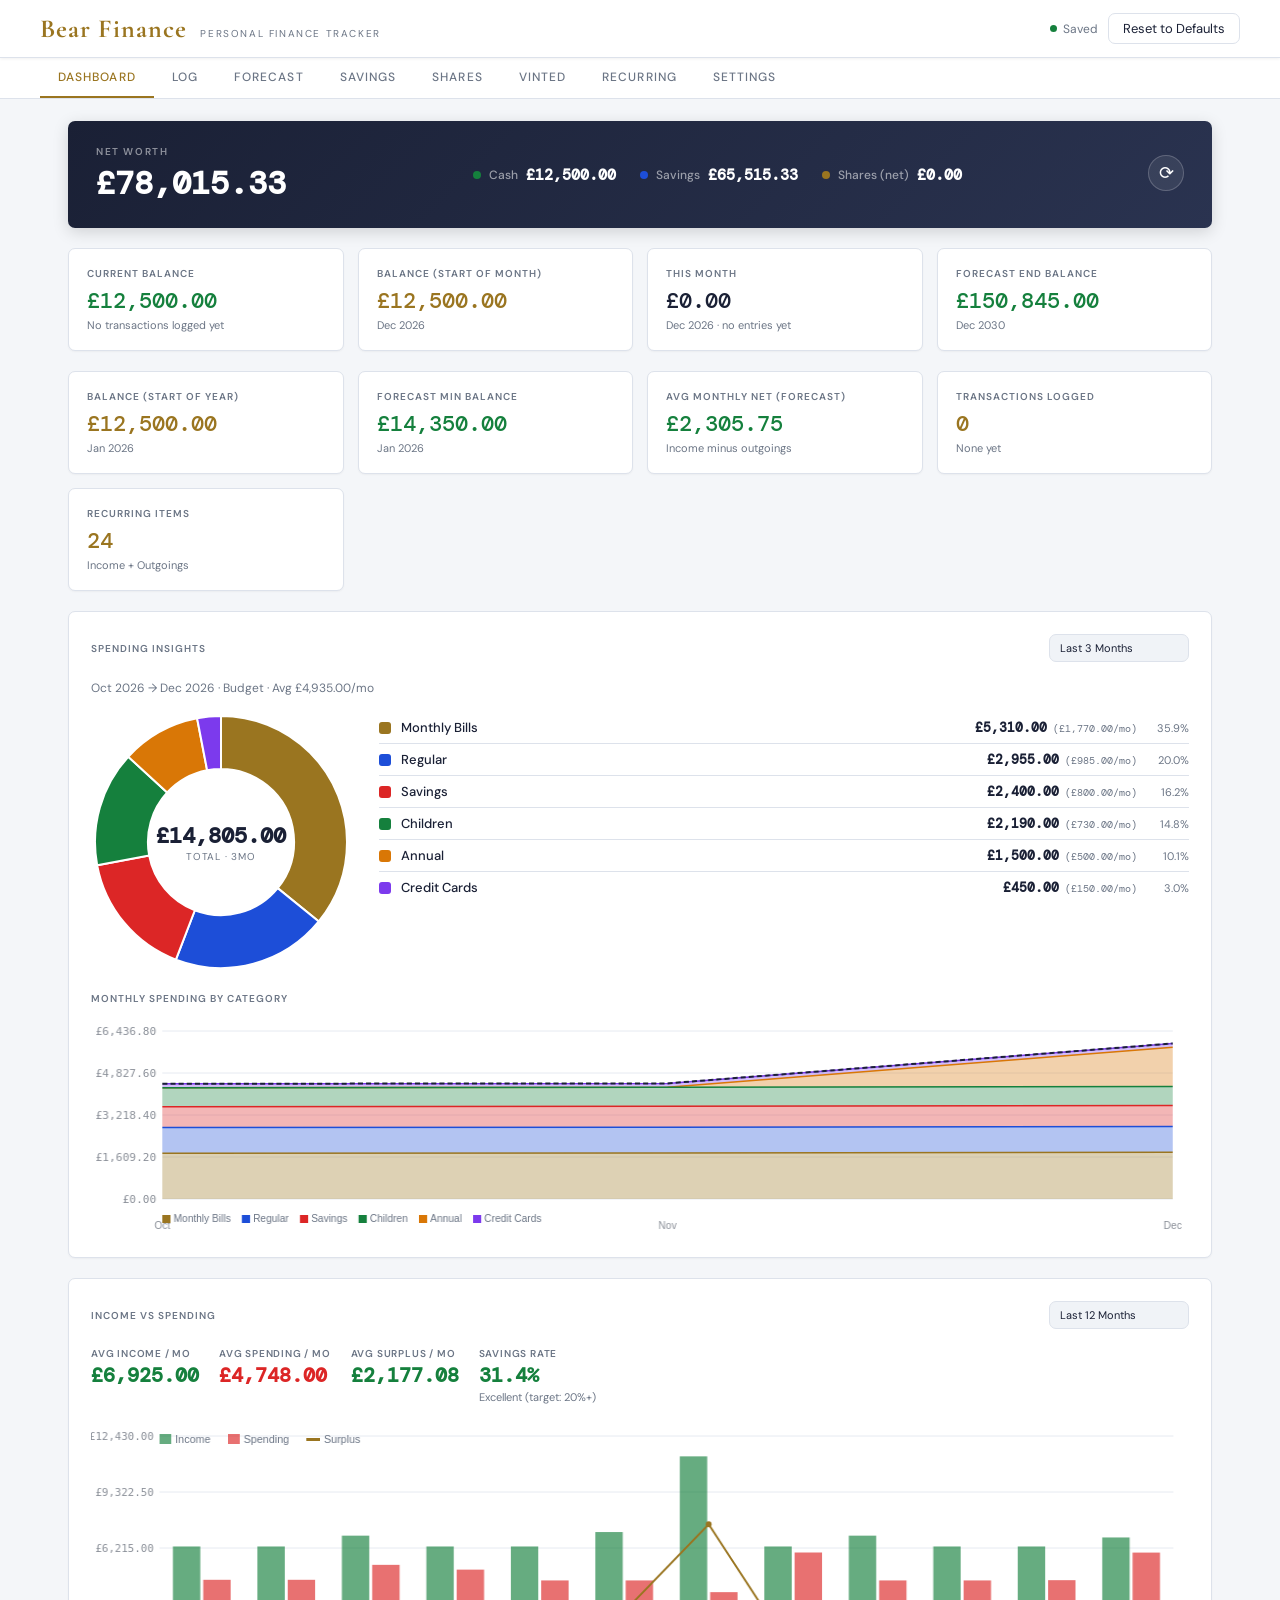
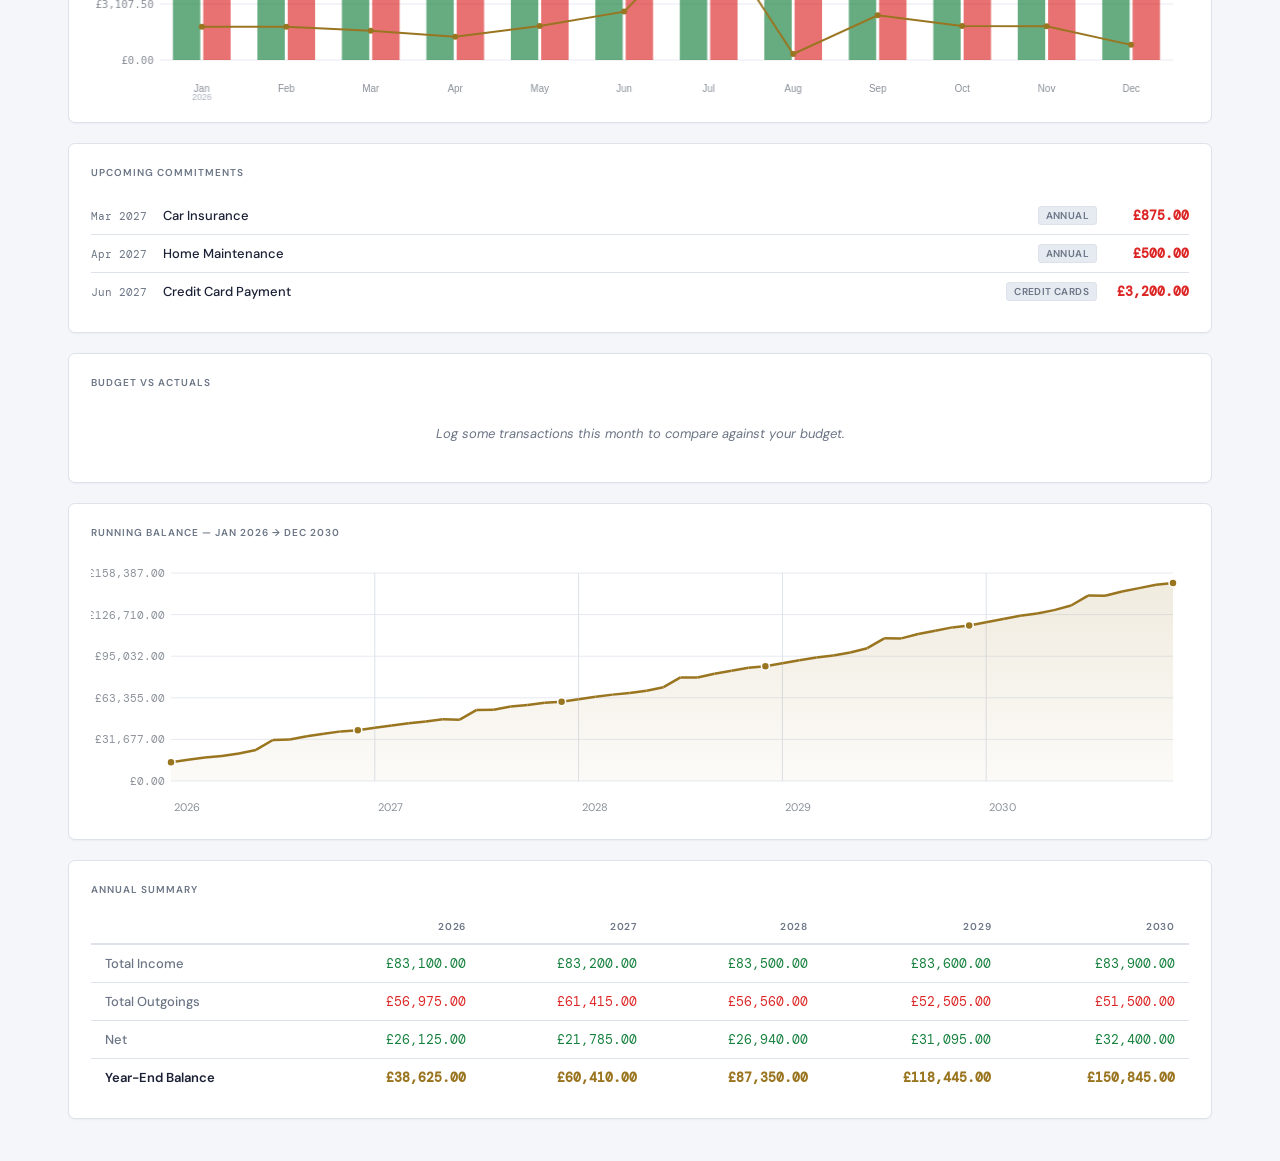
==== commit d4594d76: "Add bi-annual frequency + show all amounts to 2 decimal places Bi-annual frequency: - New option in " ====
--- a/src/index.html
+++ b/src/index.html
@@ -194,8 +194,11 @@
             <input type="text" class="fi" id="log-desc" placeholder="e.g. Weekly shop, Salary June…" style="height:36px">
           </div>
           <div class="sf">
-            <label>Amount (<span class="cur-sym">£</span>)</label>
-            <input type="number" class="si si-num" id="log-amt" step="0.01" min="0" placeholder="0.00">
+            <label>Amount</label>
+            <div class="sf-row">
+              <select class="si" id="log-cur" style="width:72px" onchange="updateLogAmtLabel()"></select>
+              <input type="number" class="si si-num" id="log-amt" step="0.01" min="0" placeholder="0.00">
+            </div>
           </div>
         </div>
         <div class="log-form-row">
@@ -501,6 +504,7 @@
           <option value="weekly">Weekly</option>
           <option value="fortnightly">Fortnightly</option>
           <option value="quarterly">Quarterly</option>
+          <option value="bi-annual">Bi-Annual (twice a year)</option>
           <option value="annual">Annual</option>
           <option value="one-off">One-off</option>
         </select>
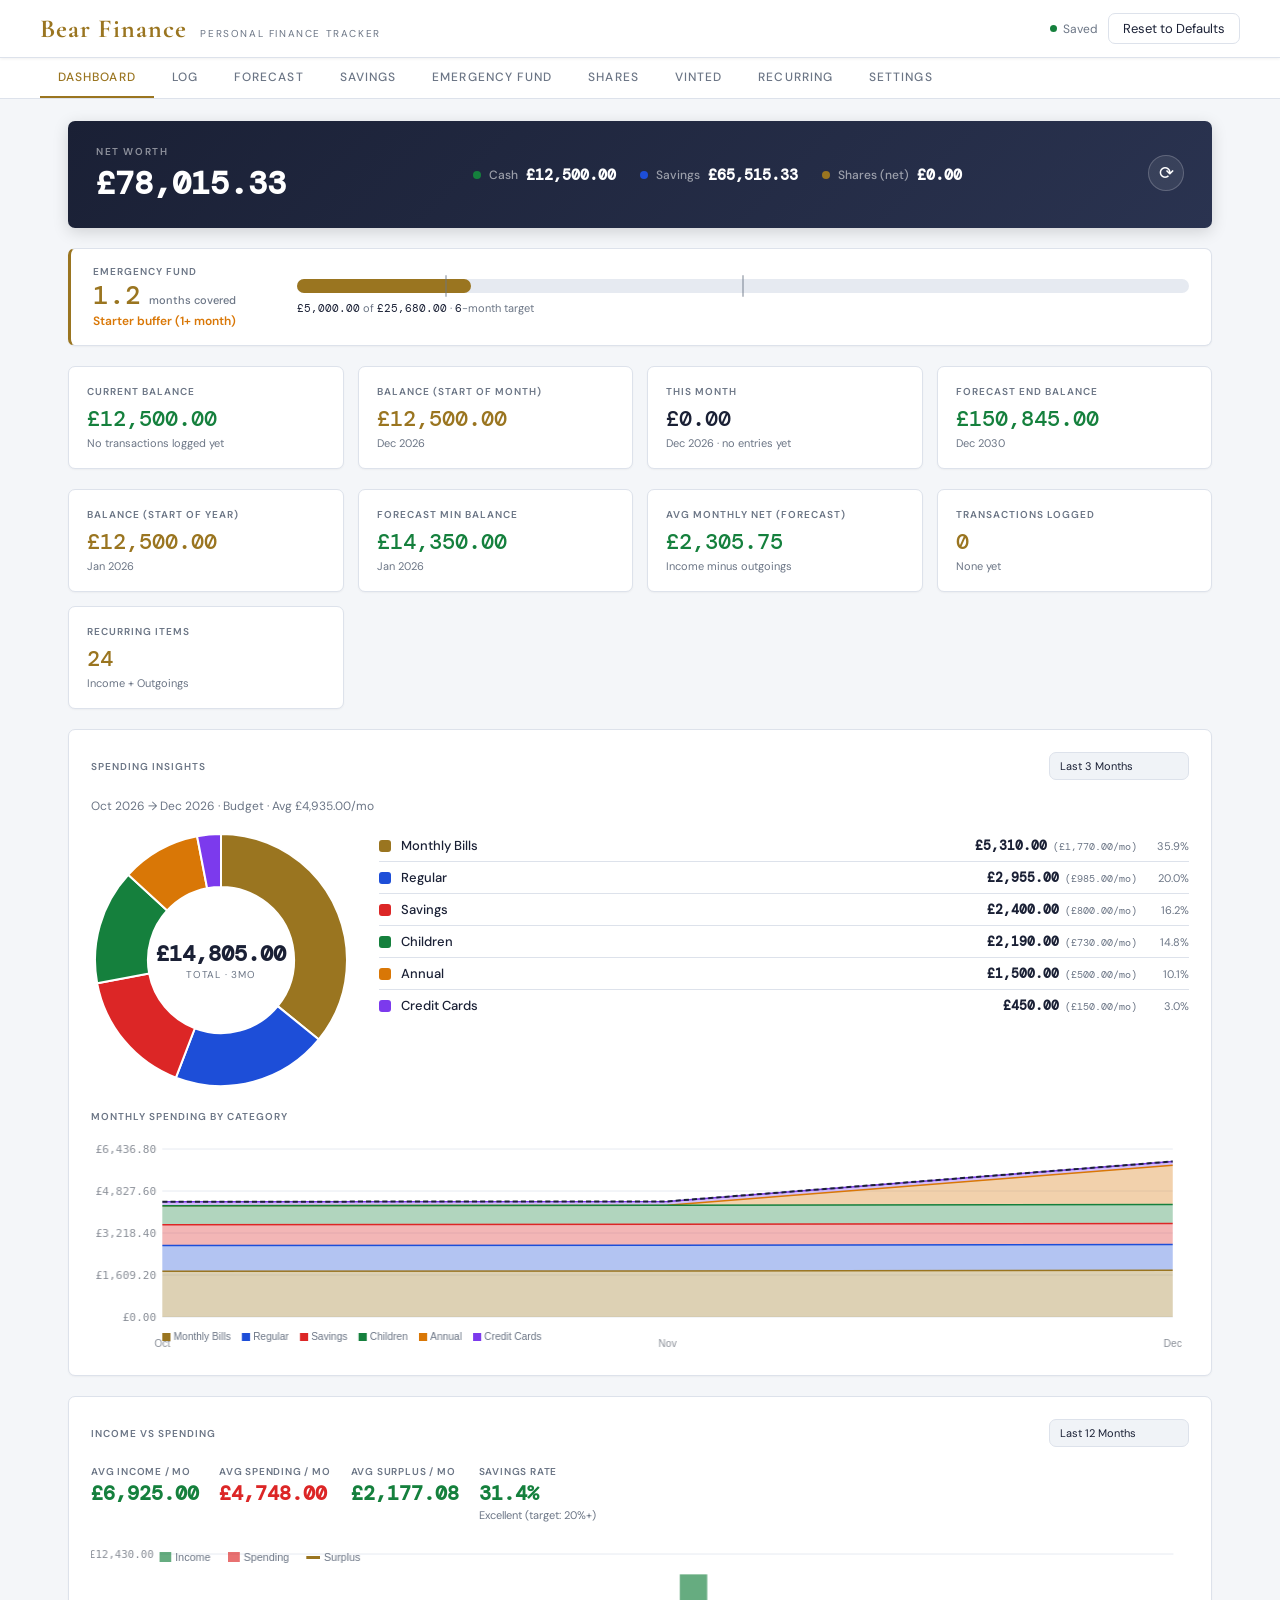
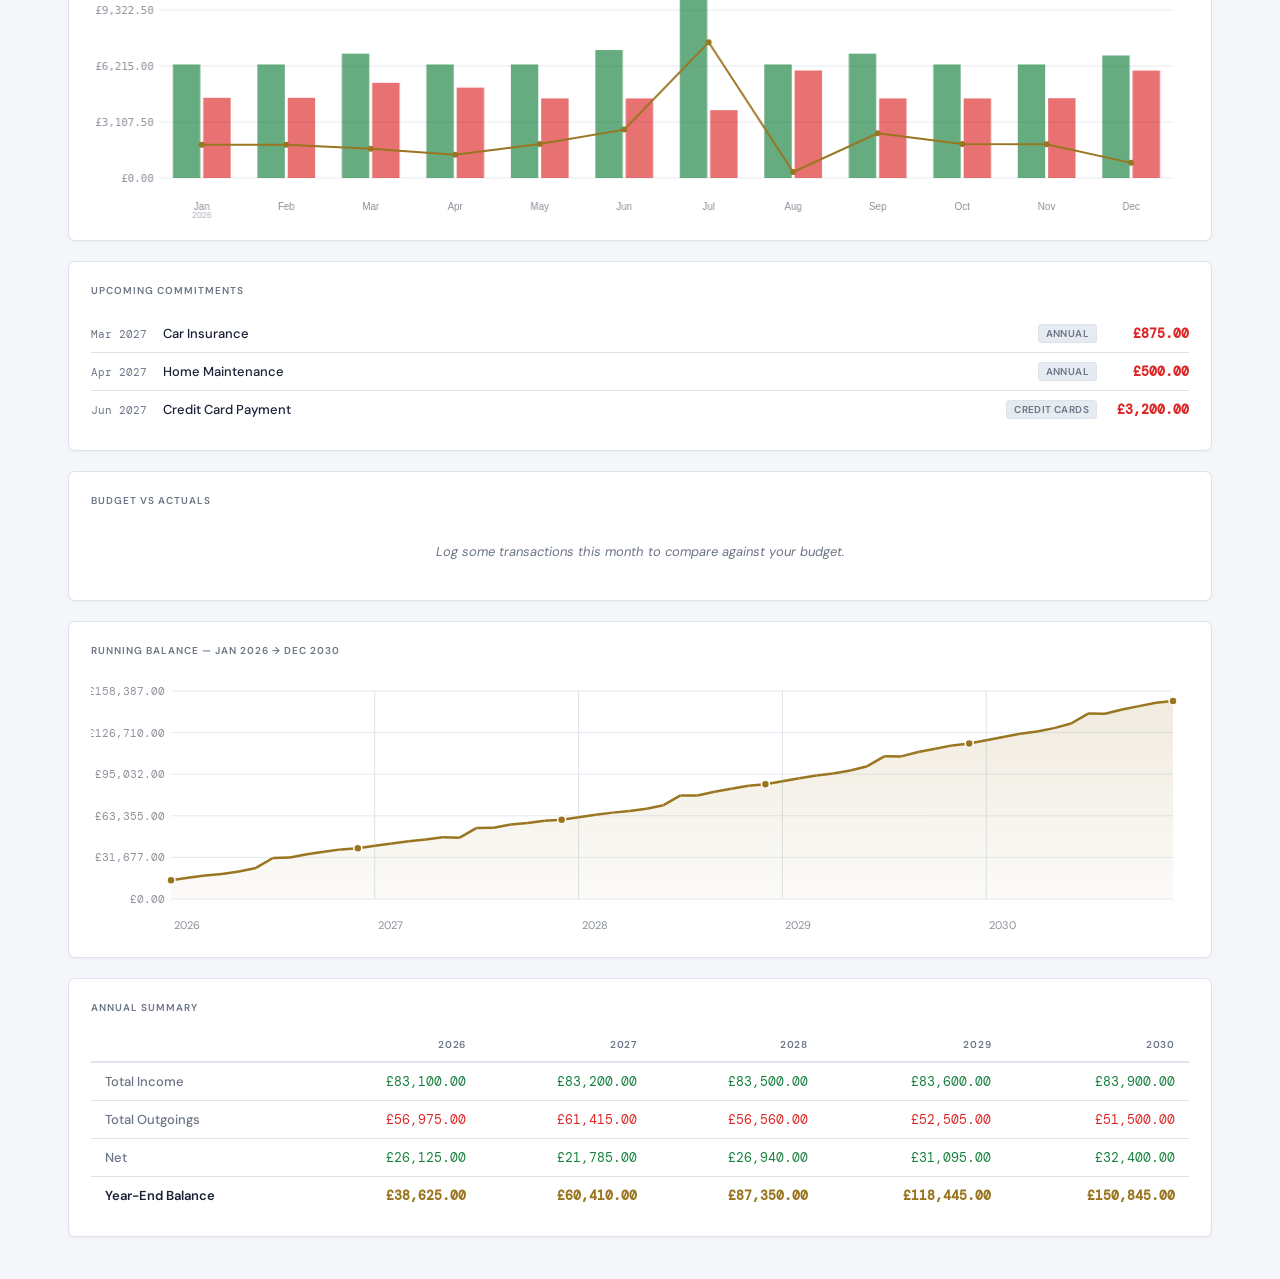
==== commit 664a6b97: "Add Emergency Fund tracker (3-6 months of essential expenses) New Emergency Fund tab: months-covered" ====
--- a/src/index.html
+++ b/src/index.html
@@ -34,6 +34,7 @@
     <div class="ntab" onclick="showTab('log',this)">Log</div>
     <div class="ntab" onclick="showTab('forecast',this)">Forecast</div>
     <div class="ntab" onclick="showTab('savings',this)">Savings</div>
+    <div class="ntab" onclick="showTab('emergency',this)">Emergency Fund</div>
     <div class="ntab" onclick="showTab('shares',this)">Shares</div>
     <div class="ntab" onclick="showTab('vinted',this)">Vinted</div>
     <div class="ntab" onclick="showTab('recurring',this)">Recurring</div>
@@ -59,6 +60,23 @@
       <div class="nw-refresh">
         <button class="nw-refresh-btn" onclick="refreshMarketData()" id="nw-refresh-btn" title="Refresh market data">⟳</button>
         <div class="nw-updated" id="nw-updated">—</div>
+      </div>
+    </div>
+
+    <!-- EMERGENCY FUND READINESS -->
+    <div class="ef-dash" onclick="showTab('emergency',document.querySelectorAll('.ntab')[4])" title="Open Emergency Fund">
+      <div class="ef-dash-left">
+        <div class="ef-dash-label">Emergency Fund</div>
+        <div class="ef-dash-months"><span id="ef-dash-months">0.0</span><span class="ef-dash-unit">months covered</span></div>
+        <div class="ef-dash-status" id="ef-dash-status">—</div>
+      </div>
+      <div class="ef-dash-right">
+        <div class="ef-track ef-track-sm">
+          <div class="ef-fill" id="ef-dash-fill" style="width:0%"></div>
+          <div class="ef-mark" style="left:calc(16.67% - 1px)"></div>
+          <div class="ef-mark" style="left:calc(50% - 1px)"></div>
+        </div>
+        <div class="ef-dash-target"><span id="ef-dash-current">£0</span> of <span id="ef-dash-target">£0</span> · <span id="ef-dash-tmonths">6</span>-month target</div>
       </div>
     </div>
 
@@ -309,7 +327,110 @@
 
   </div>
 
-  <!-- SHARES -->
+  <!-- EMERGENCY FUND -->
+  <div class="panel" id="tab-emergency">
+
+    <!-- HERO -->
+    <div class="card ef-hero">
+      <div class="ef-hero-top">
+        <div>
+          <div class="card-title" style="margin-bottom:6px">Emergency Fund Readiness</div>
+          <div class="ef-hero-months"><span id="ef-months">0.0</span> <span class="ef-hero-unit">months of essential expenses covered</span></div>
+        </div>
+        <div class="ef-badge" id="ef-badge">—</div>
+      </div>
+
+      <div class="ef-bar-wrap">
+        <div class="ef-track">
+          <div class="ef-fill" id="ef-fill" style="width:0%"></div>
+          <div class="ef-marks" id="ef-marks"></div>
+        </div>
+        <div class="ef-marks-lbls" id="ef-marks-lbls"></div>
+      </div>
+
+      <div class="ef-hero-foot">
+        <span><strong id="ef-foot-current">£0</strong> saved</span>
+        <span id="ef-foot-gap">—</span>
+        <span><strong id="ef-foot-target">£0</strong> target</span>
+      </div>
+    </div>
+
+    <!-- STAT CARDS -->
+    <div class="sav-stats">
+      <div class="sc"><div class="sl">Current Fund</div><div class="sv gld" id="ef-sv-current">£0</div><div class="ss" id="ef-ss-current">—</div></div>
+      <div class="sc"><div class="sl">Monthly Essential Expenses</div><div class="sv" id="ef-sv-monthly">£0</div><div class="ss" id="ef-ss-monthly">—</div></div>
+      <div class="sc"><div class="sl">Target (<span id="ef-sv-tmonths">6</span> months)</div><div class="sv gld" id="ef-sv-target">£0</div><div class="ss" id="ef-ss-target">—</div></div>
+      <div class="sc"><div class="sl" id="ef-sl-gap">Still to Save</div><div class="sv" id="ef-sv-gap">£0</div><div class="ss" id="ef-ss-gap">—</div></div>
+    </div>
+
+    <!-- CONFIG -->
+    <div class="card">
+      <div class="card-title">Configure Your Target</div>
+
+      <div class="ef-cfg-block">
+        <label class="ef-cfg-label">How many months do you want to cover?</label>
+        <div class="ef-preset-row">
+          <button class="btn ef-preset" data-m="3" onclick="setEfMonths(3)">3 months<span>Basic</span></button>
+          <button class="btn ef-preset" data-m="6" onclick="setEfMonths(6)">6 months<span>Recommended</span></button>
+          <button class="btn ef-preset" data-m="9" onclick="setEfMonths(9)">9 months<span>Cautious</span></button>
+          <button class="btn ef-preset" data-m="12" onclick="setEfMonths(12)">12 months<span>Variable income</span></button>
+        </div>
+        <div class="sf" style="margin-top:10px">
+          <label>Custom (months)</label>
+          <input type="number" class="si si-num" style="width:110px" id="ef-months-input" min="1" max="36" step="1" onchange="applyEfCfg()">
+        </div>
+      </div>
+
+      <div class="ef-cfg-block">
+        <label class="ef-cfg-label">How much have you saved for emergencies?</label>
+        <div class="ef-seg" id="ef-source-seg">
+          <button class="ef-seg-btn" data-v="manual" onclick="setEfSource('manual')">Enter amount</button>
+          <button class="ef-seg-btn" data-v="savings" onclick="setEfSource('savings')">Use Savings balance</button>
+        </div>
+        <div class="sf" id="ef-current-wrap" style="margin-top:10px">
+          <label>Current emergency fund (<span class="cur-sym">£</span>)</label>
+          <input type="number" class="si si-num" id="ef-current-input" step="0.01" min="0" placeholder="0.00" onchange="applyEfCfg()">
+        </div>
+        <div class="settings-note" id="ef-savings-note" style="display:none;margin-top:8px">Linked to your <strong style="color:var(--gold)">Savings</strong> opening balance — update it on the Savings tab.</div>
+      </div>
+
+      <div class="ef-cfg-block" style="border-bottom:none;padding-bottom:0">
+        <label class="ef-cfg-label">What counts as an "essential" monthly expense?</label>
+        <div class="ef-seg" id="ef-expense-seg">
+          <button class="ef-seg-btn" data-v="auto" onclick="setEfExpenseMode('auto')">Automatic</button>
+          <button class="ef-seg-btn" data-v="items" onclick="setEfExpenseMode('items')">Choose items</button>
+          <button class="ef-seg-btn" data-v="manual" onclick="setEfExpenseMode('manual')">Enter manually</button>
+        </div>
+        <div class="settings-note" id="ef-expense-hint" style="margin-top:8px"></div>
+        <div class="sf" id="ef-manual-wrap" style="margin-top:10px;display:none">
+          <label>Monthly essential expenses (<span class="cur-sym">£</span>)</label>
+          <input type="number" class="si si-num" id="ef-manual-input" step="0.01" min="0" placeholder="0.00" onchange="applyEfCfg()">
+        </div>
+        <div id="ef-item-picker" class="ef-item-picker" style="display:none"></div>
+      </div>
+    </div>
+
+    <!-- CONTRIBUTING ITEMS -->
+    <div class="sav-items-list" id="ef-items-panel">
+      <div class="sav-items-hdr">Essential Expenses Included (monthly equivalent)</div>
+      <div id="ef-items-body"></div>
+    </div>
+
+    <!-- THEORY -->
+    <div class="card ef-theory">
+      <div class="card-title">Why an emergency fund?</div>
+      <p>An emergency fund is cash set aside to cover life's surprises — a job loss, a medical bill, a boiler that dies in winter — <strong>without reaching for debt</strong>. The widely-taught rule is to hold <strong>3 to 6 months of your essential living expenses</strong> in easy-access savings before investing more aggressively.</p>
+      <div class="ef-tiers">
+        <div class="ef-tier"><div class="ef-tier-n">1 month</div><div class="ef-tier-d"><strong>Starter buffer.</strong> A first cushion so a single surprise doesn't go on a credit card.</div></div>
+        <div class="ef-tier"><div class="ef-tier-n">3 months</div><div class="ef-tier-d"><strong>Basic security.</strong> Suitable if you have a stable job or a dual-income household.</div></div>
+        <div class="ef-tier"><div class="ef-tier-n">6 months</div><div class="ef-tier-d"><strong>Strong security.</strong> The common default — gives real breathing room to recover from job loss.</div></div>
+        <div class="ef-tier"><div class="ef-tier-n">12 months</div><div class="ef-tier-d"><strong>Extra caution.</strong> Sensible for a single income, self-employment or variable earnings.</div></div>
+      </div>
+      <p class="ef-sources"><strong>Sources:</strong> Rebel Finance School (Alan &amp; Katie Donegan) — calculate your actual monthly expenses, then hold 3–6× that as a safety net before investing. The same 3–6 month guidance is echoed by Dave Ramsey, JL Collins (<em>The Simple Path to Wealth</em>) and ChooseFI; Suze Orman suggests up to 8–12 months for those with dependants or variable income.</p>
+    </div>
+
+  </div>
+
   <div class="panel" id="tab-shares">
     <div id="sh-auto-status" class="sh-status" style="padding:0 0 12px"></div>
     <div id="sh-view"></div>
--- a/src/css/app.css
+++ b/src/css/app.css
@@ -338,3 +338,67 @@
   .sh-table th,.sh-table td{padding:6px 8px}
   .at th,.at td{padding:6px 8px;font-size:11px}
 }
+
+/* ───────── EMERGENCY FUND ───────── */
+.ef-dash{display:flex;align-items:center;justify-content:space-between;gap:24px;background:var(--surface);border:1px solid var(--border);border-left:3px solid var(--gold);border-radius:var(--r);padding:16px 22px;margin-bottom:20px;box-shadow:0 1px 2px rgba(0,0,0,.04);cursor:pointer;transition:all .15s;flex-wrap:wrap}
+.ef-dash:hover{border-color:#b0bac8;box-shadow:0 2px 8px rgba(0,0,0,.08)}
+.ef-dash-left{min-width:180px}
+.ef-dash-label{font-size:10px;font-weight:600;text-transform:uppercase;letter-spacing:.1em;color:var(--dim);margin-bottom:4px}
+.ef-dash-months{font-family:'DM Mono',monospace;font-size:26px;font-weight:500;color:var(--text);line-height:1}
+.ef-dash-months span:first-child{color:var(--gold)}
+.ef-dash-unit{font-family:'DM Sans',sans-serif;font-size:11px;color:var(--dim);margin-left:8px}
+.ef-dash-status{font-size:12px;font-weight:600;margin-top:5px}
+.ef-dash-right{flex:1;min-width:220px}
+.ef-dash-target{font-size:11px;color:var(--dim);margin-top:8px}
+.ef-dash-target span{font-family:'DM Mono',monospace;color:var(--text)}
+
+.ef-track{position:relative;height:22px;background:var(--s3);border-radius:11px}
+.ef-track-sm{height:14px;border-radius:7px}
+.ef-fill{height:100%;border-radius:inherit;background:linear-gradient(90deg,var(--gold),var(--gold-l));transition:width .5s ease}
+.ef-mark{position:absolute;top:-4px;height:calc(100% + 8px);width:2px;background:var(--dim);opacity:.45;border-radius:1px}
+.ef-marks-lbls{position:relative;height:16px;margin-top:8px}
+.ef-mark-lbl{position:absolute;font-size:10px;color:var(--dim);transform:translateX(-50%);white-space:nowrap}
+.ef-mark-lbl.on{color:var(--gold);font-weight:700}
+
+.ef-hero{padding:26px 28px}
+.ef-hero-top{display:flex;align-items:flex-start;justify-content:space-between;gap:16px;margin-bottom:22px}
+.ef-hero-months{font-family:'DM Mono',monospace;font-size:38px;font-weight:500;color:var(--gold);line-height:1}
+.ef-hero-unit{font-family:'DM Sans',sans-serif;font-size:13px;color:var(--dim);font-weight:400}
+.ef-badge{font-size:12px;font-weight:600;color:#fff;padding:6px 14px;border-radius:20px;white-space:nowrap;flex-shrink:0}
+.ef-bar-wrap{margin:6px 0 4px}
+.ef-hero-foot{display:flex;justify-content:space-between;gap:12px;margin-top:26px;font-size:12px;color:var(--dim);flex-wrap:wrap}
+.ef-hero-foot strong{font-family:'DM Mono',monospace;color:var(--text);font-weight:600}
+
+.ef-cfg-block{padding:16px 0;border-bottom:1px solid var(--border)}
+.ef-cfg-block:first-of-type{padding-top:0}
+.ef-cfg-label{display:block;font-size:13px;font-weight:600;color:var(--text);margin-bottom:12px}
+.ef-preset-row{display:flex;gap:10px;flex-wrap:wrap}
+.ef-preset{display:flex;flex-direction:column;align-items:flex-start;gap:2px;padding:10px 16px;line-height:1.2}
+.ef-preset span{font-size:10px;color:var(--dim);text-transform:uppercase;letter-spacing:.06em}
+.ef-preset.on{background:var(--gold-bg);border-color:var(--gold);color:var(--gold)}
+.ef-preset.on span{color:var(--gold-l)}
+
+.ef-seg{display:inline-flex;border:1px solid var(--border);border-radius:var(--r);overflow:hidden;background:var(--s2)}
+.ef-seg-btn{padding:8px 16px;font-size:12px;font-family:'DM Sans',sans-serif;background:none;border:none;border-right:1px solid var(--border);color:var(--dim);cursor:pointer;transition:all .15s}
+.ef-seg-btn:last-child{border-right:none}
+.ef-seg-btn:hover{background:var(--s3)}
+.ef-seg-btn.on{background:var(--gold);color:#fff;font-weight:600}
+
+.ef-item-picker{margin-top:14px;display:grid;grid-template-columns:1fr 1fr;gap:8px}
+.ef-pick{display:flex;align-items:center;gap:10px;padding:9px 12px;border:1px solid var(--border);border-radius:var(--r);background:var(--s2);cursor:pointer;transition:all .15s;font-size:13px}
+.ef-pick:hover{border-color:#b0bac8}
+.ef-pick.on{background:var(--gold-bg);border-color:var(--gold)}
+.ef-pick input{accent-color:var(--gold);cursor:pointer;flex-shrink:0}
+.ef-pick-name{flex:1;font-weight:500;color:var(--text)}
+.ef-pick-cat{font-size:10px;color:var(--dim);text-transform:uppercase;letter-spacing:.05em}
+.ef-pick-amt{font-family:'DM Mono',monospace;font-size:12px;color:var(--text);flex-shrink:0}
+
+.ef-theory p{font-size:13px;line-height:1.7;color:var(--text);margin-bottom:14px}
+.ef-tiers{display:grid;grid-template-columns:1fr 1fr;gap:12px;margin:18px 0}
+.ef-tier{display:flex;gap:14px;align-items:flex-start;padding:14px 16px;background:var(--s2);border-radius:var(--r);border-left:3px solid var(--gold)}
+.ef-tier-n{font-family:'DM Mono',monospace;font-weight:600;color:var(--gold);min-width:64px;font-size:14px}
+.ef-tier-d{font-size:12px;line-height:1.55;color:var(--dim)}
+.ef-tier-d strong{color:var(--text)}
+.ef-sources{font-size:12px!important;color:var(--dim)!important;line-height:1.65!important;border-top:1px solid var(--border);padding-top:14px;margin-bottom:0!important}
+
+@media(max-width:700px){.ef-item-picker,.ef-tiers{grid-template-columns:1fr}}
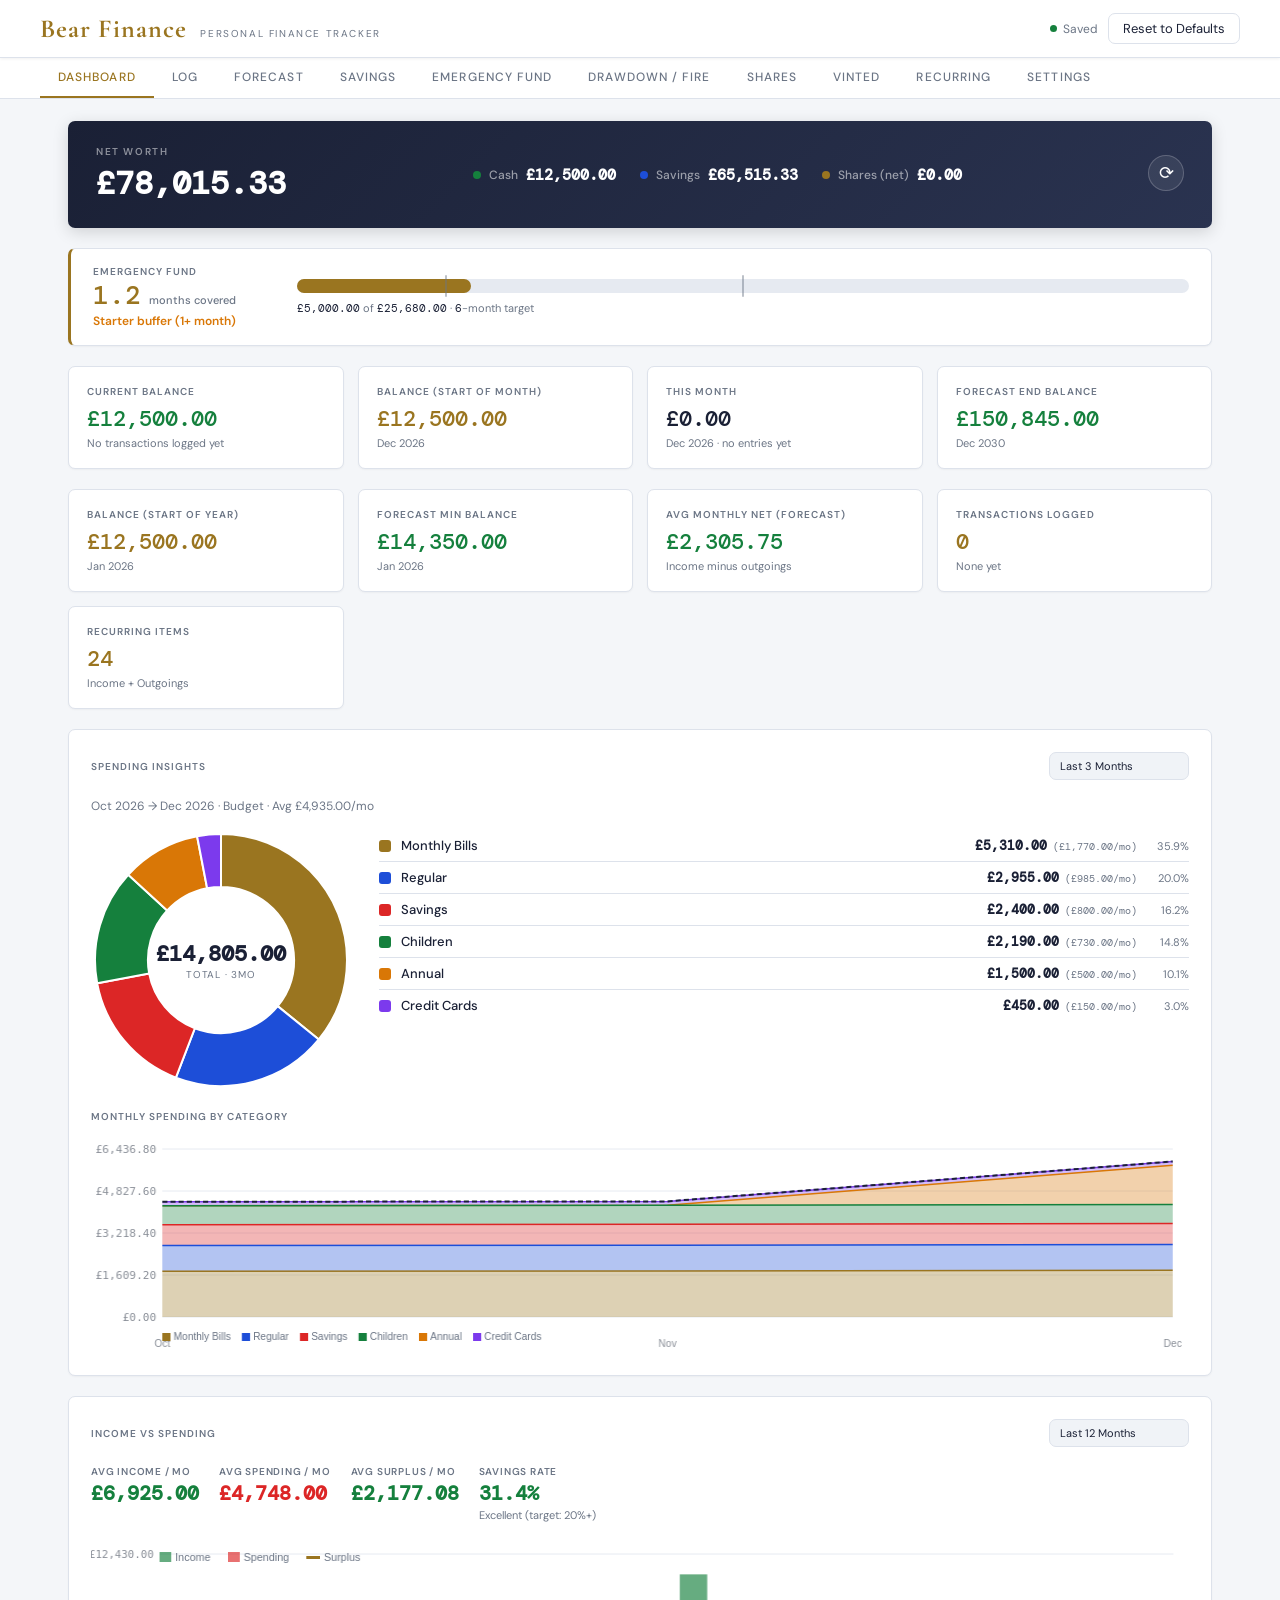
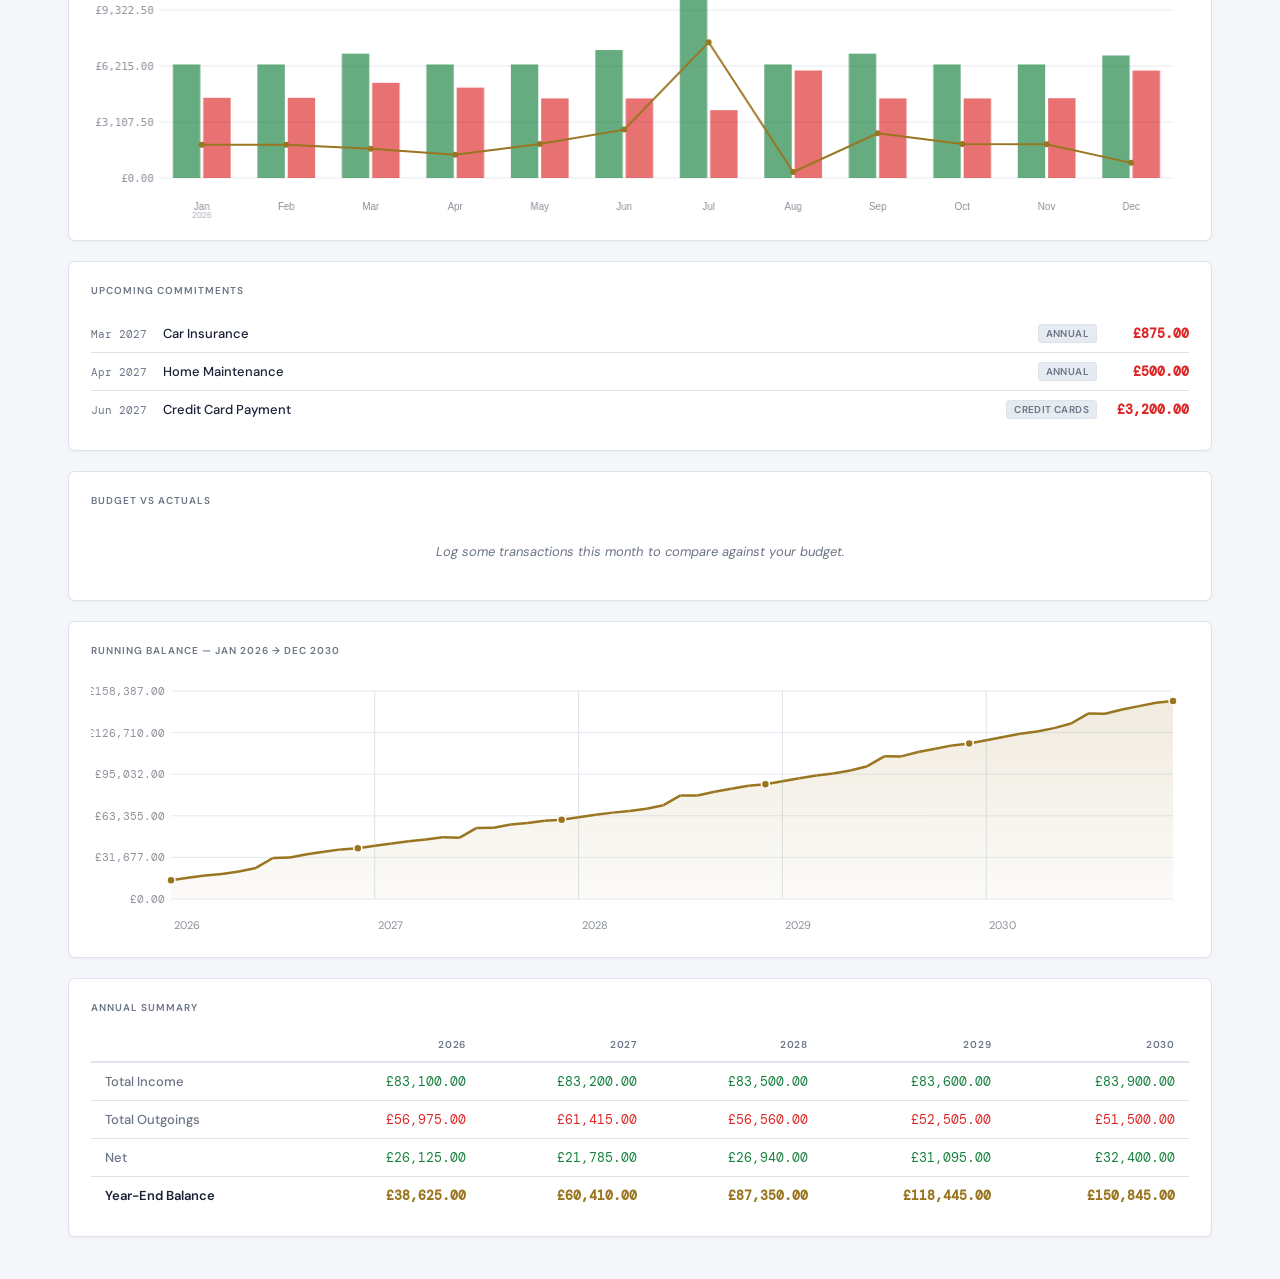
==== commit 0b67e67f: "Add Drawdown / FIRE planner with Monte Carlo simulation (UK & France tax) New Drawdown/FIRE tab mode" ====
--- a/src/index.html
+++ b/src/index.html
@@ -35,6 +35,7 @@
     <div class="ntab" onclick="showTab('forecast',this)">Forecast</div>
     <div class="ntab" onclick="showTab('savings',this)">Savings</div>
     <div class="ntab" onclick="showTab('emergency',this)">Emergency Fund</div>
+    <div class="ntab" onclick="showTab('drawdown',this)">Drawdown / FIRE</div>
     <div class="ntab" onclick="showTab('shares',this)">Shares</div>
     <div class="ntab" onclick="showTab('vinted',this)">Vinted</div>
     <div class="ntab" onclick="showTab('recurring',this)">Recurring</div>
@@ -431,6 +432,134 @@
 
   </div>
 
+  <!-- DRAWDOWN / FIRE -->
+  <div class="panel" id="tab-drawdown">
+
+    <!-- HERO -->
+    <div class="card ef-hero">
+      <div class="ef-hero-top">
+        <div>
+          <div class="card-title" style="margin-bottom:6px">Portfolio Drawdown — Monte Carlo Plan</div>
+          <div class="ef-hero-months"><span id="dd-success">0</span><span class="ef-hero-unit">% chance your money lasts to age <span id="dd-horizon-lbl">95</span></span></div>
+        </div>
+        <div class="ef-badge" id="dd-badge">—</div>
+      </div>
+      <div class="dd-hero-sub" id="dd-hero-sub">—</div>
+    </div>
+
+    <!-- STAT CARDS -->
+    <div class="sav-stats">
+      <div class="sc"><div class="sl">Current Investable Pot</div><div class="sv gld" id="dd-sv-pot">£0</div><div class="ss" id="dd-ss-pot">—</div></div>
+      <div class="sc"><div class="sl">FIRE Number</div><div class="sv" id="dd-sv-fire">£0</div><div class="ss" id="dd-ss-fire">—</div></div>
+      <div class="sc"><div class="sl">Annual Expenses</div><div class="sv" id="dd-sv-exp">£0</div><div class="ss" id="dd-ss-exp">—</div></div>
+      <div class="sc"><div class="sl">Sustainable Net Spend</div><div class="sv gld" id="dd-sv-sus">£0</div><div class="ss" id="dd-ss-sus">—</div></div>
+    </div>
+
+    <!-- FIRE PROGRESS -->
+    <div class="card">
+      <div class="card-title">Progress to Financial Independence</div>
+      <div class="ef-track"><div class="ef-fill" id="dd-fire-fill" style="width:0%"></div></div>
+      <div class="ef-hero-foot" style="margin-top:14px">
+        <span><strong id="dd-fire-current">£0</strong> now</span>
+        <span id="dd-fire-eta">—</span>
+        <span><strong id="dd-fire-target">£0</strong> FIRE number</span>
+      </div>
+    </div>
+
+    <!-- FAN CHART -->
+    <div class="card">
+      <div class="card-title" id="dd-chart-title">Projected Portfolio Value (real, today's money)</div>
+      <canvas id="dd-chart"></canvas>
+      <div class="dd-legend">
+        <span><i class="dd-key dd-key-band"></i>10th–90th percentile range</span>
+        <span><i class="dd-key dd-key-median"></i>Median outcome</span>
+        <span><i class="dd-key dd-key-retire"></i>Retirement starts</span>
+      </div>
+    </div>
+
+    <!-- CONFIG -->
+    <div class="card">
+      <div class="card-title">Configure Your Plan</div>
+
+      <div class="ef-cfg-block">
+        <label class="ef-cfg-label">Where will you be tax-resident in drawdown?</label>
+        <div class="ef-seg" id="dd-loc-seg">
+          <button class="ef-seg-btn" data-v="UK" onclick="setDdLocation('UK')">🇬🇧 United Kingdom</button>
+          <button class="ef-seg-btn" data-v="France" onclick="setDdLocation('France')">🇫🇷 France</button>
+        </div>
+      </div>
+
+      <div class="ef-cfg-block">
+        <label class="ef-cfg-label">Starting investable pot</label>
+        <div class="ef-seg" id="dd-pot-seg">
+          <button class="ef-seg-btn" data-v="auto" onclick="setDdPotSource('auto')">Use my savings + shares</button>
+          <button class="ef-seg-btn" data-v="manual" onclick="setDdPotSource('manual')">Enter manually</button>
+        </div>
+        <div class="dd-grid" style="margin-top:12px">
+          <div class="sf" id="dd-manualpot-wrap"><label>Manual pot (<span class="cur-sym">£</span>)</label><input type="number" class="si si-num" id="dd-manualpot" step="1000" min="0" onchange="applyDdCfg()"></div>
+          <label class="dd-check" id="dd-cash-wrap"><input type="checkbox" id="dd-includecash" onchange="applyDdCfg()"><span>Include current cash balance in the pot</span></label>
+        </div>
+      </div>
+
+      <div class="ef-cfg-block">
+        <label class="ef-cfg-label">Annual living expenses (in drawdown)</label>
+        <div class="ef-seg" id="dd-exp-seg">
+          <button class="ef-seg-btn" data-v="auto" onclick="setDdExpenseSource('auto')">From my outgoings</button>
+          <button class="ef-seg-btn" data-v="manual" onclick="setDdExpenseSource('manual')">Enter manually</button>
+        </div>
+        <div class="sf" id="dd-manualexp-wrap" style="margin-top:12px"><label>Annual expenses (<span class="cur-sym">£</span>)</label><input type="number" class="si si-num" id="dd-manualexp" step="500" min="0" onchange="applyDdCfg()"></div>
+        <div class="settings-note" id="dd-exp-hint" style="margin-top:8px"></div>
+      </div>
+
+      <div class="ef-cfg-block">
+        <label class="ef-cfg-label">Timeline &amp; assumptions</label>
+        <div class="dd-grid">
+          <div class="sf"><label>Current age</label><input type="number" class="si" id="dd-curage" min="18" max="90" step="1" onchange="applyDdCfg()"></div>
+          <div class="sf"><label>Retire / drawdown age</label><input type="number" class="si" id="dd-retage" min="18" max="90" step="1" onchange="applyDdCfg()"></div>
+          <div class="sf"><label>Plan until age</label><input type="number" class="si" id="dd-horage" min="60" max="110" step="1" onchange="applyDdCfg()"></div>
+          <div class="sf"><label>Inflation (%/yr)</label><input type="number" class="si" id="dd-infl" step="0.1" onchange="applyDdCfg()"></div>
+          <div class="sf"><label>Expected return (%/yr, nominal)</label><input type="number" class="si" id="dd-ret" step="0.1" onchange="applyDdCfg()"></div>
+          <div class="sf"><label>Volatility (%/yr)</label><input type="number" class="si" id="dd-vol" step="0.5" onchange="applyDdCfg()"></div>
+          <div class="sf"><label>Withdrawal rate (%)</label><input type="number" class="si" id="dd-swr" step="0.1" onchange="applyDdCfg()"></div>
+          <div class="sf"><label>Annual contribution until retirement (<span class="cur-sym">£</span>)</label><input type="number" class="si si-num" id="dd-contrib" step="500" min="0" onchange="applyDdCfg()"></div>
+          <div class="sf"><label>Other income (<span class="cur-sym">£</span>/yr, e.g. state pension)</label><input type="number" class="si si-num" id="dd-otherinc" step="500" min="0" onchange="applyDdCfg()"></div>
+          <div class="sf"><label>Other income starts at age</label><input type="number" class="si" id="dd-otherage" min="50" max="90" step="1" onchange="applyDdCfg()"></div>
+          <div class="sf"><label>Taxable gain fraction (%)</label><input type="number" class="si" id="dd-gainfrac" min="0" max="100" step="5" onchange="applyDdCfg()"></div>
+          <div class="sf"><label>Monte Carlo runs</label><input type="number" class="si" id="dd-runs" min="100" max="5000" step="100" onchange="applyDdCfg()"></div>
+        </div>
+      </div>
+
+      <div class="ef-cfg-block" style="border-bottom:none;padding-bottom:0">
+        <label class="ef-cfg-label">Tax wrapper allocation <span id="dd-wrap-loc" style="color:var(--gold)"></span></label>
+        <div id="dd-wrappers"></div>
+        <div class="settings-note" id="dd-wrap-total" style="margin-top:6px"></div>
+      </div>
+    </div>
+
+    <!-- TAX CARD -->
+    <div class="card">
+      <div class="card-title">Tax Treatment — <span id="dd-tax-loc" style="color:var(--gold)"></span></div>
+      <div class="dd-tax-eff">Blended effective tax on gains: <strong id="dd-tax-rate">0%</strong> · Annual allowance: <strong id="dd-tax-allow">—</strong></div>
+      <div id="dd-tax-breakdown"></div>
+      <p class="ef-sources" id="dd-tax-sources"></p>
+    </div>
+
+    <!-- THEORY -->
+    <div class="card ef-theory">
+      <div class="card-title">How drawdown &amp; the 4% rule work</div>
+      <p>Once your investments reach roughly <strong>25× your annual spending</strong>, you can begin <strong>drawing down</strong> — selling a slice of your ETF portfolio each year to live on. The classic <strong>4% rule</strong> (from the <em>Trinity Study</em>) suggests withdrawing 4% of the starting pot, rising with inflation, has historically lasted 30+ years. A Monte Carlo simulation stress-tests this against <strong>thousands of randomised market sequences</strong> so you see a probability of success, not a single rosy line.</p>
+      <div class="ef-tiers">
+        <div class="ef-tier"><div class="ef-tier-n">4% / 25×</div><div class="ef-tier-d"><strong>Baseline FIRE.</strong> £40k/yr of spending needs a ~£1,000,000 pot.</div></div>
+        <div class="ef-tier"><div class="ef-tier-n">3.5%</div><div class="ef-tier-d"><strong>Conservative.</strong> Rebel Finance School favours a safer rate for early, long retirements.</div></div>
+        <div class="ef-tier"><div class="ef-tier-n">Sequence risk</div><div class="ef-tier-d"><strong>The real danger.</strong> A crash in the first few drawdown years does the most damage — which Monte Carlo captures.</div></div>
+        <div class="ef-tier"><div class="ef-tier-n">Tax wrappers</div><div class="ef-tier-d"><strong>Keep more.</strong> ISA/SIPP (UK) or PEA/Assurance Vie (France) shelter gains and lift your sustainable spend.</div></div>
+      </div>
+      <p class="ef-sources"><strong>Sources:</strong> Rebel Finance School (Alan &amp; Katie Donegan), the Trinity Study (4% safe withdrawal rate), JL Collins <em>The Simple Path to Wealth</em> and ChooseFI. Tax rules per HMRC (ISA/SIPP/CGT allowances) and French PFU / PEA / Assurance Vie regimes (31.4% flat tax from 2025). This is a planning model, not financial advice.</p>
+    </div>
+
+  </div>
+
+  <!-- SHARES -->
   <div class="panel" id="tab-shares">
     <div id="sh-auto-status" class="sh-status" style="padding:0 0 12px"></div>
     <div id="sh-view"></div>
--- a/src/css/app.css
+++ b/src/css/app.css
@@ -402,3 +402,36 @@
 .ef-sources{font-size:12px!important;color:var(--dim)!important;line-height:1.65!important;border-top:1px solid var(--border);padding-top:14px;margin-bottom:0!important}
 
 @media(max-width:700px){.ef-item-picker,.ef-tiers{grid-template-columns:1fr}}
+
+/* ───────── DRAWDOWN / FIRE ───────── */
+.dd-hero-sub{font-size:13px;line-height:1.6;color:var(--dim);margin-top:14px}
+.dd-hero-sub strong{color:var(--text)}
+.dd-grid{display:grid;grid-template-columns:repeat(3,1fr);gap:14px}
+.dd-check{display:flex;align-items:center;gap:9px;font-size:13px;color:var(--text);cursor:pointer;align-self:center}
+.dd-check input{accent-color:var(--gold);cursor:pointer}
+.dd-legend{display:flex;gap:20px;flex-wrap:wrap;margin-top:12px;font-size:11px;color:var(--dim)}
+.dd-legend span{display:flex;align-items:center;gap:6px}
+.dd-key{width:16px;height:10px;border-radius:2px;display:inline-block}
+.dd-key-band{background:rgba(29,78,216,.18);border:1px solid rgba(29,78,216,.35)}
+.dd-key-median{background:var(--gold);height:3px}
+.dd-key-retire{background:transparent;border-left:2px dashed rgba(154,117,32,.7);width:2px;height:12px;border-radius:0}
+.dd-wrap-row{display:grid;grid-template-columns:130px 1fr 52px;align-items:center;gap:14px;padding:7px 0}
+.dd-wrap-name{font-size:13px;font-weight:500;color:var(--text)}
+.dd-wrap-pct{font-family:'DM Mono',monospace;font-size:13px;color:var(--gold);text-align:right}
+.dd-slider{-webkit-appearance:none;appearance:none;height:6px;border-radius:3px;background:var(--s3);outline:none;cursor:pointer}
+.dd-slider::-webkit-slider-thumb{-webkit-appearance:none;appearance:none;width:18px;height:18px;border-radius:50%;background:var(--gold);cursor:pointer;border:2px solid #fff;box-shadow:0 1px 3px rgba(0,0,0,.2)}
+.dd-slider::-moz-range-thumb{width:18px;height:18px;border-radius:50%;background:var(--gold);cursor:pointer;border:2px solid #fff}
+.dd-tax-eff{font-size:13px;color:var(--dim);margin-bottom:16px}
+.dd-tax-eff strong{color:var(--text);font-family:'DM Mono',monospace}
+.dd-tax-row{display:grid;grid-template-columns:120px 90px 100px 1fr;gap:12px;align-items:center;padding:10px 0;border-top:1px solid var(--border);font-size:12px}
+.dd-tax-row:first-child{border-top:none}
+.dd-tax-key{font-weight:600;color:var(--text)}
+.dd-tax-alloc{font-family:'DM Mono',monospace;color:var(--gold)}
+.dd-tax-rt{font-family:'DM Mono',monospace;color:var(--text)}
+.dd-tax-note{color:var(--dim);line-height:1.45}
+@media(max-width:700px){
+  .dd-grid{grid-template-columns:1fr 1fr}
+  .dd-tax-row{grid-template-columns:1fr 1fr;gap:6px}
+  .dd-tax-note{grid-column:1/-1}
+  .dd-wrap-row{grid-template-columns:90px 1fr 44px;gap:8px}
+}
